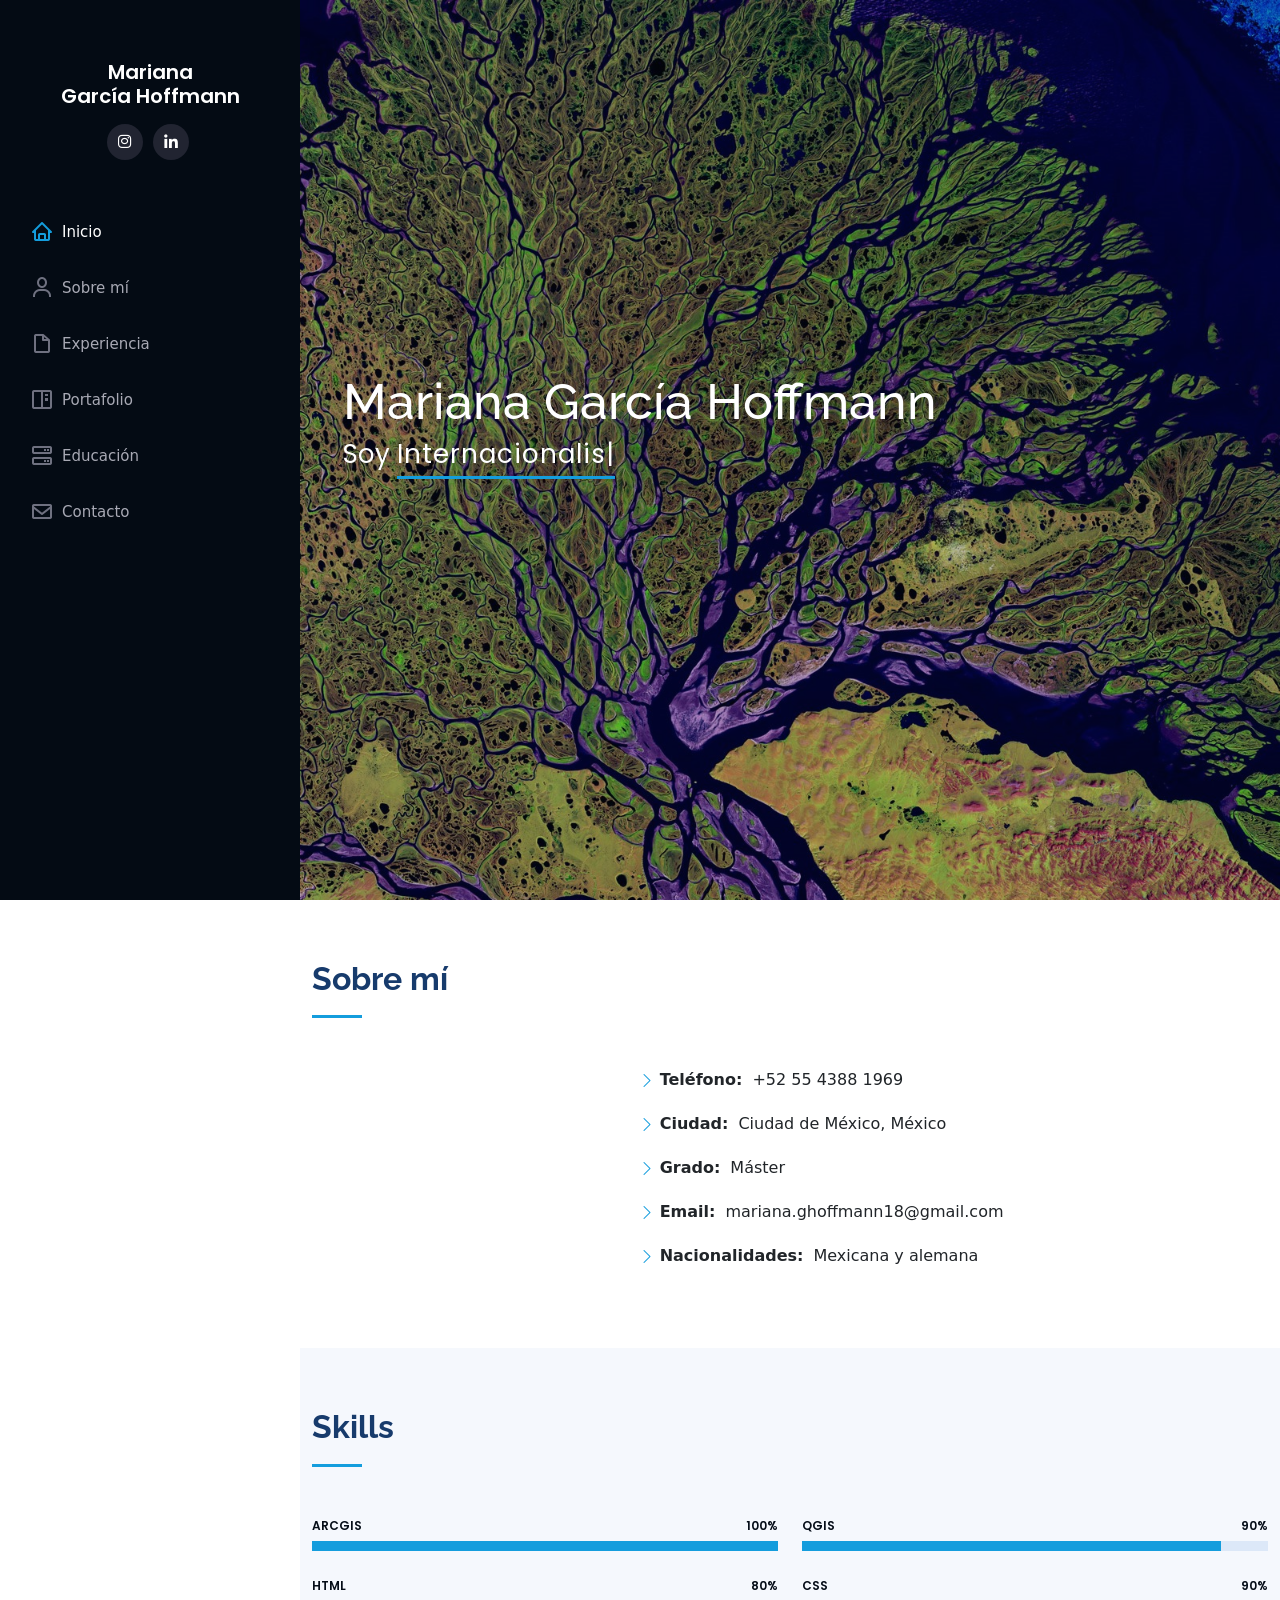
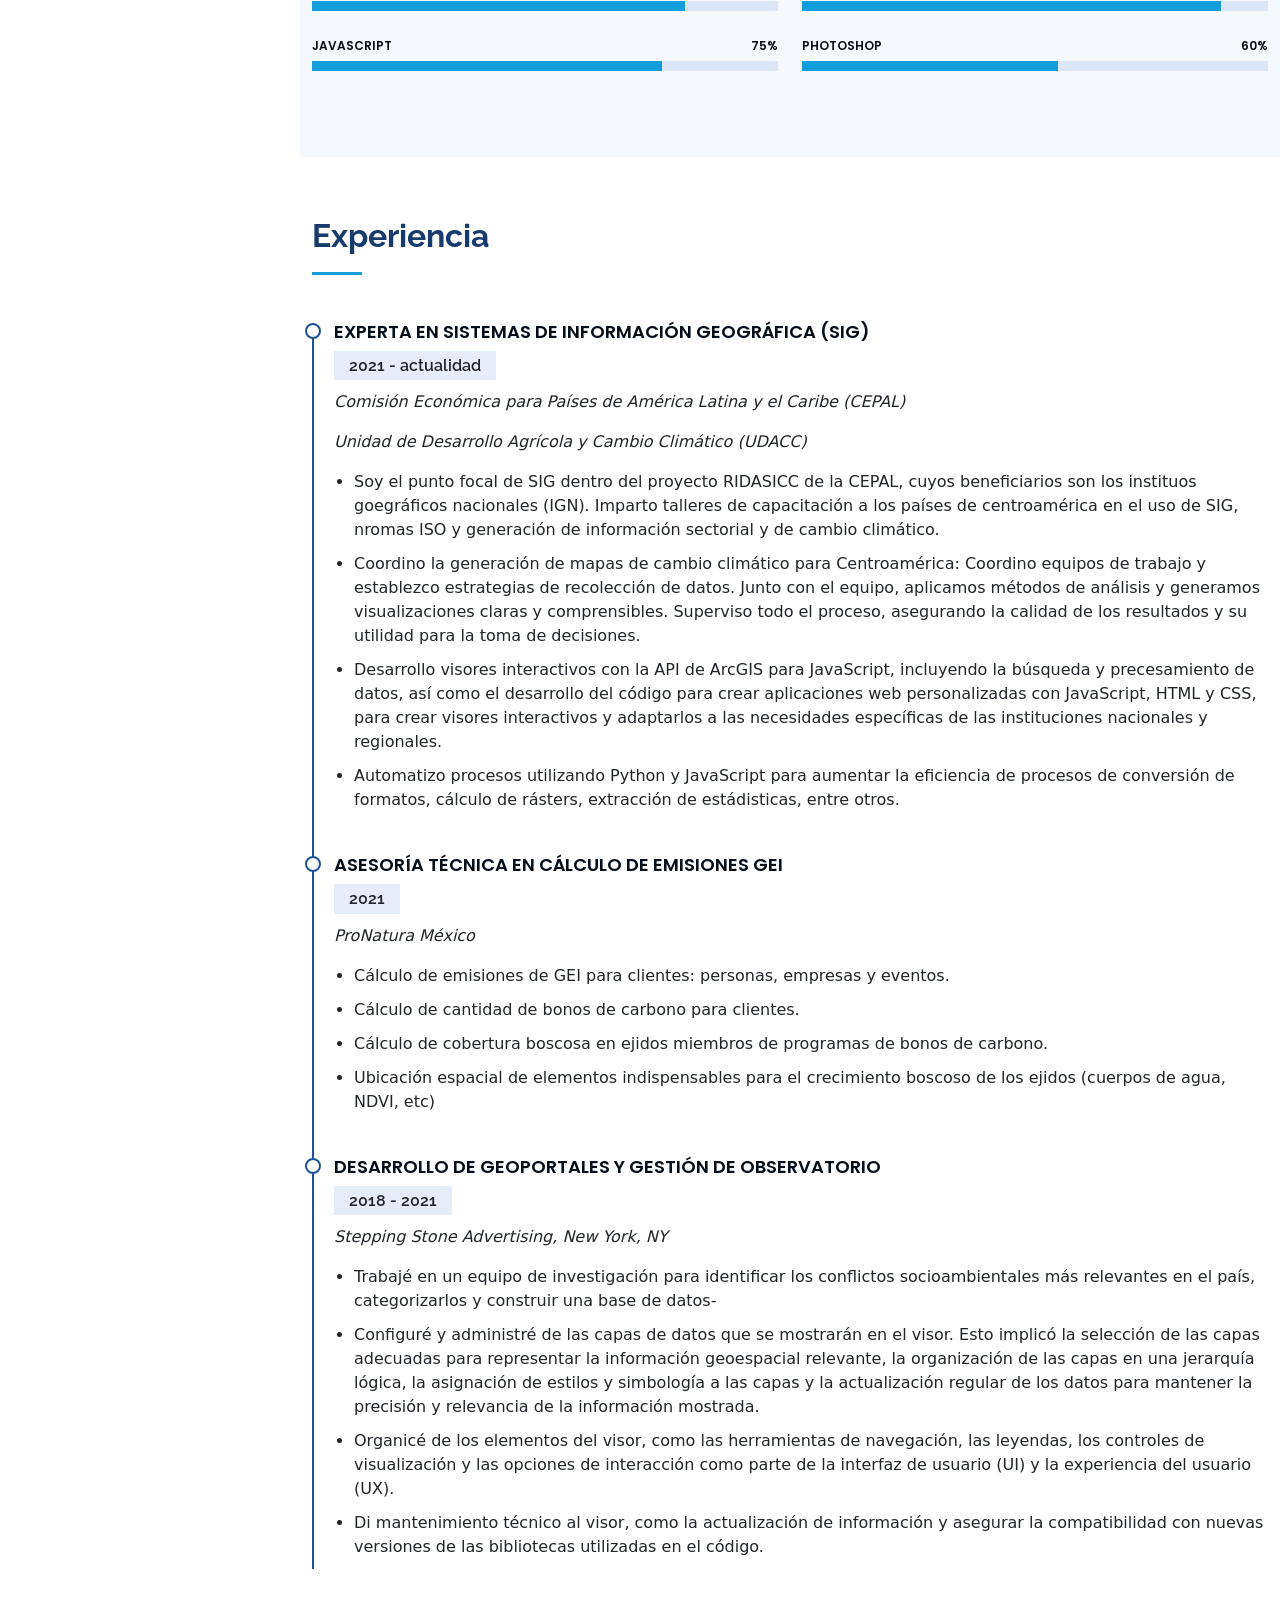
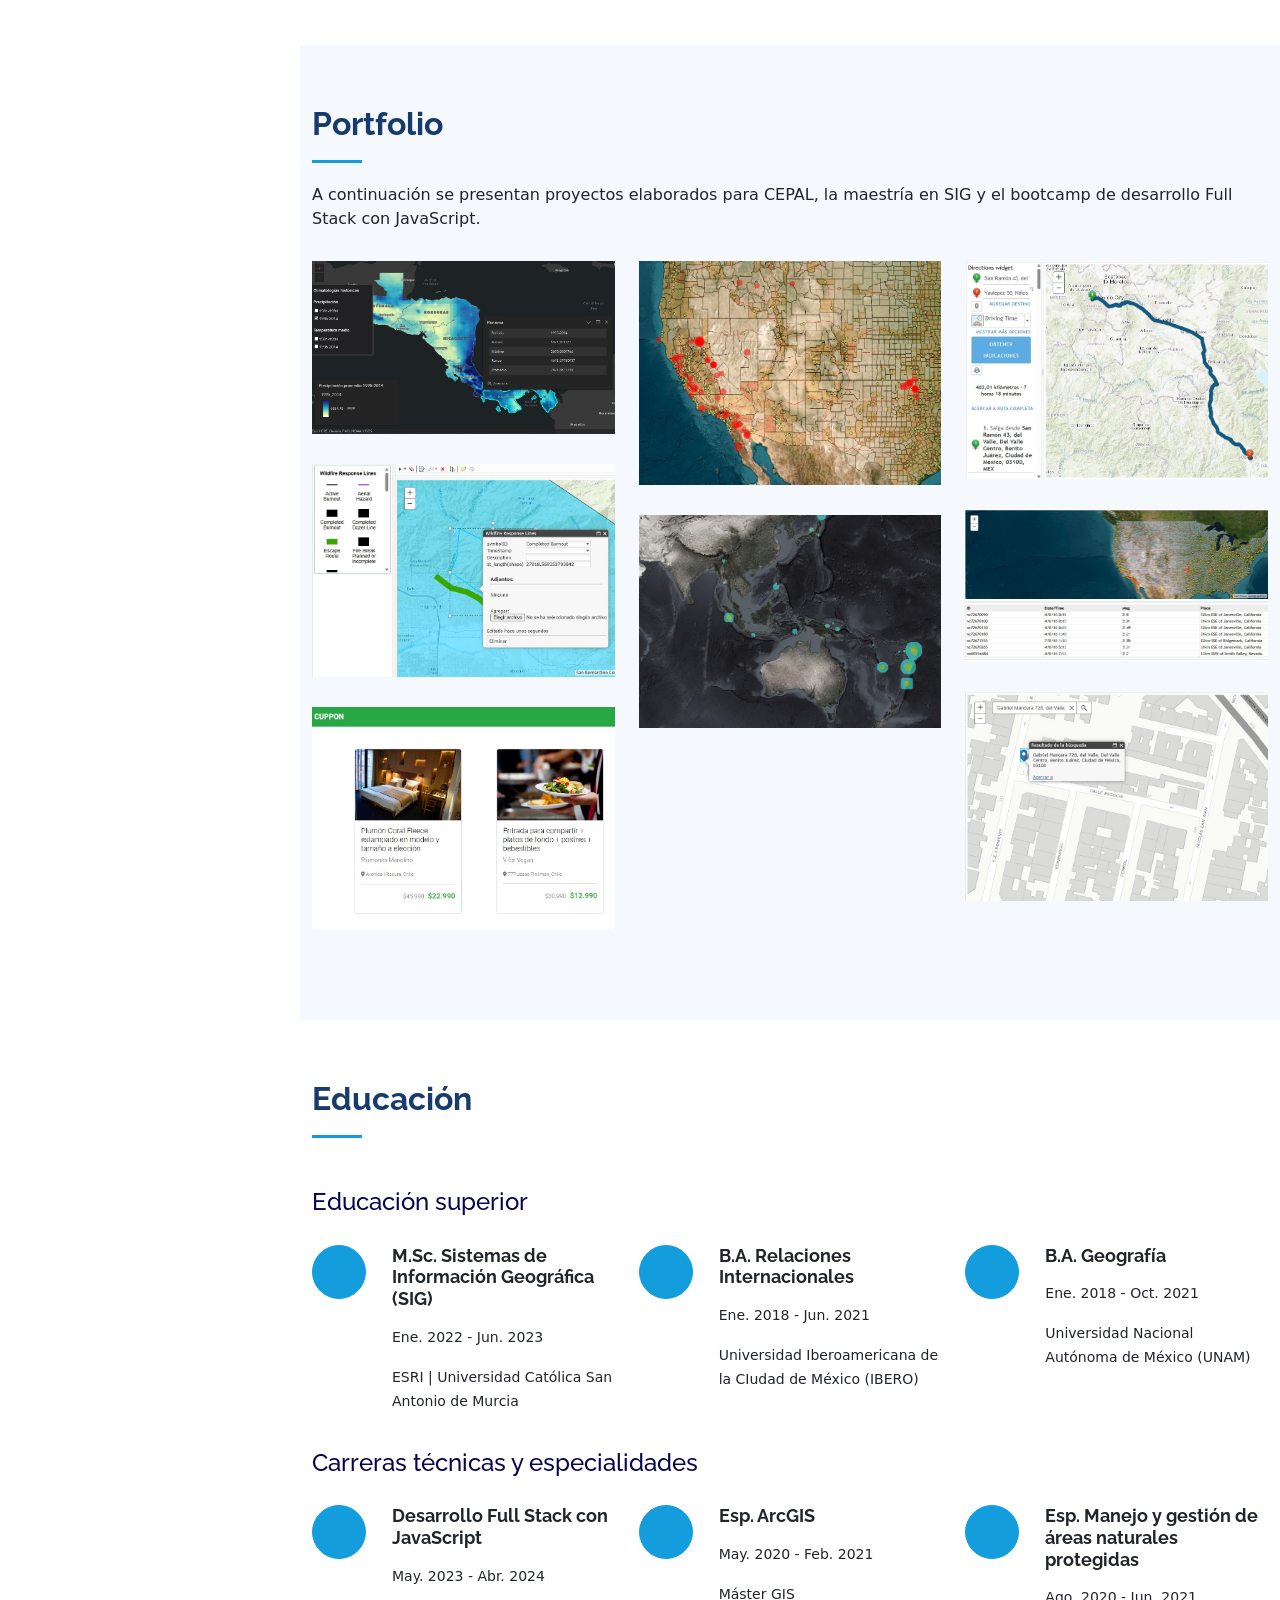
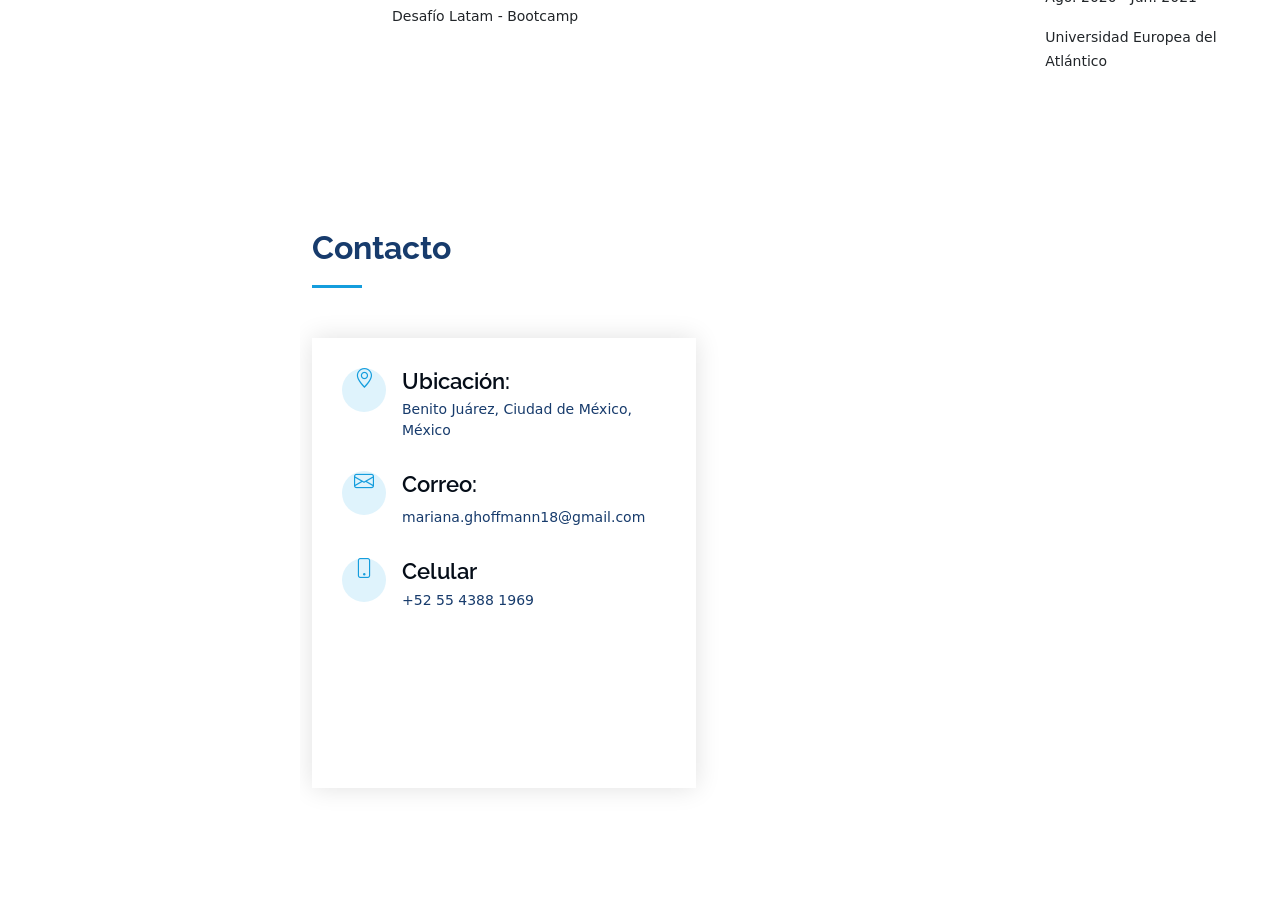
==== index.html @ e421d2b9 "se agregaron documentos de CV" ====
<!DOCTYPE html>
<html lang="en">

<head>
  <meta charset="utf-8">
  <meta content="width=device-width, initial-scale=1.0" name="viewport">

  <title>MGH</title>


  <script src="https://kit.fontawesome.com/3e9ee0582e.js" crossorigin="anonymous"></script>

  <!-- Google Fonts -->
  <link href="https://fonts.googleapis.com/css?family=Open+Sans:300,300i,400,400i,600,600i,700,700i|Raleway:300,300i,400,400i,500,500i,600,600i,700,700i|Poppins:300,300i,400,400i,500,500i,600,600i,700,700i" rel="stylesheet">

    <!-- Template Main CSS File -->
  <link href="assets/css/style.css" rel="stylesheet">
  
  <!-- Vendor CSS Files -->
  <link href="assets/vendor/aos/aos.css" rel="stylesheet">
  <link href="assets/vendor/bootstrap/css/bootstrap.min.css" rel="stylesheet">
  <link href="assets/vendor/bootstrap-icons/bootstrap-icons.css" rel="stylesheet">
  <link href="assets/vendor/boxicons/css/boxicons.min.css" rel="stylesheet">
  <link href="assets/vendor/glightbox/css/glightbox.min.css" rel="stylesheet">
  <link href="assets/vendor/swiper/swiper-bundle.min.css" rel="stylesheet">

</head>

<body>

  <!-- ======= Mobile nav toggle button ======= -->
  <i class="bi bi-list mobile-nav-toggle d-xl-none"></i>

  <!-- ======= Header ======= -->
  <header id="header">
    <div class="d-flex flex-column">

      <div class="profile">
        <h1 class="text-light" style="font-size: 20px; padding-top: 60px;"><a href="index.html">Mariana <br> García Hoffmann</a></h1>
        <div class="social-links mt-3 text-center" style="padding-bottom: 40px;">
          <a href="https://www.instagram.com/marianahoff18/" class="instagram"><i class="bx bxl-instagram"></i></a>
          <a href="https://www.linkedin.com/in/mariana-garc%C3%ADa-hoffmann-1b2a271b2/" class="linkedin"><i class="bx bxl-linkedin"></i></a>
        </div>
      </div>

      <nav id="navbar" class="nav-menu navbar">
        <ul>
          <li><a href="#hero" class="nav-link scrollto active"><i class="bx bx-home"></i> <span>Inicio</span></a></li>
          <li><a href="#about" class="nav-link scrollto"><i class="bx bx-user"></i> <span>Sobre mí</span></a></li>
          <li><a href="#resume" class="nav-link scrollto"><i class="bx bx-file-blank"></i> <span>Experiencia</span></a></li>
          <li><a href="#portfolio" class="nav-link scrollto"><i class="bx bx-book-content"></i> <span>Portafolio</span></a></li>
          <li><a href="#services" class="nav-link scrollto"><i class="bx bx-server"></i> <span>Educación</span></a></li>
          <li><a href="#contact" class="nav-link scrollto"><i class="bx bx-envelope"></i> <span>Contacto</span></a></li>
        </ul>
      </nav><!-- .nav-menu -->
    </div>
  </header><!-- End Header -->

  <!-- ======= Hero Section ======= -->
  <section id="hero" class="d-flex flex-column justify-content-center align-items-center">
    <div class="hero-container" data-aos="fade-in">
      <h2 class="col-lg-12 col-xs-6" style="font-size: 50px; color:white; line-height: 1;">Mariana García Hoffmann</h2>
      <p>Soy <span class="typed" data-typed-items="Internacionalista, Geógrafa, Desarrolladora web, Desarrolladora SIG"></span></p>
    </div>
  </section><!-- End Hero -->

  <main id="main">

    <!-- ======= About Section ======= -->
    <section id="about" class="about">
      <div class="container">

        <div class="section-title">
          <h2>Sobre mí</h2>
        </div>

        <div class="row">
          <div class="col-lg-4" data-aos="fade-right">
            <img src="https://ca.slack-edge.com/T6SHJS135-U058UUJSB0D-ae699059f289-512" class="img-fluid" alt="">
          </div>
          <div class="col-lg-8 pt-4 pt-lg-0 content" data-aos="fade-left">
            <div class="row">
              <div class="col-lg-8">
                <ul>
                  <li><i class="bi bi-chevron-right"></i> <strong>Teléfono:</strong> <span>+52 55 4388 1969</span></li>
                  <li><i class="bi bi-chevron-right"></i> <strong>Ciudad:</strong> <span>Ciudad de México, México</span></li>
                  <li><i class="bi bi-chevron-right"></i> <strong>Grado:</strong> <span>Máster</span></li>
                  <li><i class="bi bi-chevron-right"></i> <strong>Email:</strong> <span>mariana.ghoffmann18@gmail.com</span></li>
                  <li><i class="bi bi-chevron-right"></i> <strong>Nacionalidades:</strong> <span>Mexicana y alemana</span></li>
                </ul>
              </div>
            </div>
          </div>
        </div>

      </div>
    </section><!-- End About Section -->


    <!-- ======= Skills Section ======= -->
    <section id="skills" class="skills section-bg">
      <div class="container">

        <div class="section-title">
          <h2>Skills</h2>
        </div>

        <div class="row skills-content">

          <div class="col-lg-6" data-aos="fade-up">

            <div class="progress">
              <span class="skill">ArcGIS<i class="val">100%</i></span>
              <div class="progress-bar-wrap">
                <div class="progress-bar" role="progressbar" aria-valuenow="100" aria-valuemin="0" aria-valuemax="100"></div>
              </div>
            </div>


            <div class="progress">
              <span class="skill">HTML <i class="val">80%</i></span>
              <div class="progress-bar-wrap">
                <div class="progress-bar" role="progressbar" aria-valuenow="80" aria-valuemin="0" aria-valuemax="100"></div>
              </div>
            </div>

            <div class="progress">
              <span class="skill">JavaScript <i class="val">75%</i></span>
              <div class="progress-bar-wrap">
                <div class="progress-bar" role="progressbar" aria-valuenow="75" aria-valuemin="0" aria-valuemax="100"></div>
              </div>
            </div>

          </div>

          <div class="col-lg-6" data-aos="fade-up" data-aos-delay="100">

            <div class="progress">
              <span class="skill">QGIS <i class="val">90%</i></span>
              <div class="progress-bar-wrap">
                <div class="progress-bar" role="progressbar" aria-valuenow="90" aria-valuemin="0" aria-valuemax="100"></div>
              </div>
            </div>

            <div class="progress">
              <span class="skill">CSS<i class="val">90%</i></span>
              <div class="progress-bar-wrap">
                <div class="progress-bar" role="progressbar" aria-valuenow="90" aria-valuemin="0" aria-valuemax="100"></div>
              </div>
            </div>

            <div class="progress">
              <span class="skill">Photoshop <i class="val">60%</i></span>
              <div class="progress-bar-wrap">
                <div class="progress-bar" role="progressbar" aria-valuenow="55" aria-valuemin="0" aria-valuemax="100"></div>
              </div>
            </div>

          </div>

        </div>

      </div>
    </section><!-- End Skills Section -->

    <!-- ======= Resume Section ======= -->
    <section id="resume" class="resume">
      <div class="container">

        <div class="section-title">
          <h2>Experiencia</h2>
        </div>

          <div class="col-lg-12" data-aos="fade-up" data-aos-delay="100">
            <div class="resume-item">
              <h4>Experta en Sistemas de Información Geográfica (SIG)</h4>
              <h5>2021 - actualidad</h5>
              <p><em>Comisión Económica para Países de América Latina y el Caribe (CEPAL)</em></p>
              <p><em>Unidad de Desarrollo Agrícola y Cambio Climático (UDACC)</em></p>
              <ul>
                <li>Soy el punto focal de SIG dentro del proyecto RIDASICC de la CEPAL, cuyos beneficiarios son los instituos goegráficos nacionales (IGN). 
                  Imparto talleres de capacitación a los países de centroamérica en el uso de SIG, nromas ISO y generación de información sectorial y de cambio climático.</li>
                <li>Coordino la generación de mapas de cambio climático para Centroamérica: Coordino equipos de trabajo y establezco estrategias de recolección de datos. Junto con el equipo, aplicamos métodos de análisis y generamos visualizaciones claras y comprensibles. 
                  Superviso todo el proceso, asegurando la calidad de los resultados y su utilidad para la toma de decisiones. </li>
                <li>Desarrollo visores interactivos con la API de ArcGIS para JavaScript, incluyendo la búsqueda y precesamiento de datos, así como el desarrollo del código para crear aplicaciones web personalizadas con JavaScript, HTML y CSS, para crear visores interactivos y adaptarlos a las necesidades específicas de las instituciones nacionales y regionales. </li>
                <li>Automatizo procesos utilizando Python y JavaScript para aumentar la eficiencia de procesos de conversión de formatos, cálculo de rásters, extracción de estádisticas, entre otros. </li>
              </ul>
            </div>
            <div class="resume-item">
              <h4>Asesoría técnica en cálculo de emisiones GEI</h4>
              <h5>2021</h5>
              <p><em>ProNatura México</em></p>
              <ul>
                <li>Cálculo de emisiones de GEI para clientes: personas, empresas y eventos.</li>
                <li>Cálculo de cantidad de bonos de carbono para clientes.</li>
                <li>Cálculo de cobertura boscosa en ejidos miembros de programas de bonos de carbono.</li>
                <li>Ubicación espacial de elementos indispensables para el crecimiento boscoso de los ejidos (cuerpos de agua, NDVI, etc)</li>
              </ul>
            </div>
            <div class="resume-item">
              <h4>Desarrollo de Geoportales y Gestión de Observatorio</h4>
              <h5>2018 - 2021</h5>
              <p><em>Stepping Stone Advertising, New York, NY</em></p>
              <ul>
                <li>Trabajé en un equipo de investigación para identificar los conflictos socioambientales más relevantes en el país, categorizarlos y construir una base de datos- </li>
                <li>Configuré y administré de las capas de datos que se mostrarán en el visor. Esto implicó la selección de las capas adecuadas para representar la información geoespacial relevante, la organización de las capas en una jerarquía lógica, la asignación de estilos y simbología a las capas y la actualización regular de los datos para mantener la precisión y relevancia de la información mostrada.</li>
                <li>Organicé de los elementos del visor, como las herramientas de navegación, las leyendas, los controles de visualización y las opciones de interacción como parte de la interfaz de usuario (UI) y la experiencia del usuario (UX).</li>
                <li>Di mantenimiento técnico al visor, como la actualización de información y asegurar la compatibilidad con nuevas versiones de las bibliotecas utilizadas en el código.</li>
              </ul>
            </div>
          </div>
        </div>

      </div>
    </section><!-- End Resume Section -->

    <!-- ======= Portfolio Section ======= -->
    <section id="portfolio" class="portfolio section-bg">
      <div class="container">

        <div class="section-title">
          <h2>Portfolio</h2>
          <p>A continuación se presentan proyectos elaborados para CEPAL, la maestría en SIG y el bootcamp de desarrollo Full Stack con JavaScript.</p>
        </div>

        <div class="row portfolio-container" data-aos="fade-up" data-aos-delay="100">

          <div class="col-lg-4 col-md-6 col-xs-6 portfolio-item filter-card">
            <div class="portfolio-wrap">
              <img src="assets/img/portfolio/portfolio-8.jpg" class="img-fluid" alt="">
              <div class="portfolio-links">
                <a href="visor-cc/index.html" title="More Details"><i class="bx bx-link"></i></a>
              </div>
            </div>
          </div>

          <div class="col-lg-4 col-md-6 col-xs-6 portfolio-item filter-app">
            <div class="portfolio-wrap">
              <img src="assets/img/portfolio/portfolio-1.jpg" class="img-fluid" alt="">
              <div class="portfolio-links">
                <a href="Solution_CreatePopup/index.html" title="More Details"><i class="bx bx-link"></i></a>
              </div>
            </div>
          </div>

          <div class="col-lg-4 col-md-6 col-xs-6 portfolio-item filter-web">
            <div class="portfolio-wrap">
              <img src="assets/img/portfolio/portfolio-2.jpg" class="img-fluid" alt="">
              <div class="portfolio-links">
                <a href="Solution_Directions-Output/index.html" title="More Details"><i class="bx bx-link"></i></a>
              </div>
            </div>
          </div>

          <div class="col-lg-4 col-md-6 col-xs-6 portfolio-item filter-app">
            <div class="portfolio-wrap">
              <img src="assets/img/portfolio/portfolio-3.jpg" class="img-fluid" alt="">
              <div class="portfolio-links">
                <a href="Solution_EditFeatures/index.html" title="More Details"><i class="bx bx-link"></i></a>
              </div>
            </div>
          </div>

          <div class="col-lg-4 col-md-6 col-xs-6 portfolio-item filter-card">
            <div class="portfolio-wrap">
              <img src="assets/img/portfolio/portfolio-4.jpg" class="img-fluid" alt="">
              <div class="portfolio-links">
                <a href="Solution_SelectFeatures/index.html" title="More Details"><i class="bx bx-link"></i></a>
              </div>
            </div>
          </div>

          <div class="col-lg-4 col-md-6 col-xs-6 portfolio-item filter-web">
            <div class="portfolio-wrap">
              <img src="assets/img/portfolio/portfolio-5.jpg" class="img-fluid" alt="">
              <div class="portfolio-links">
                <a href="Solution_WorkWithWebMaps/index.html" title="More Details"><i class="bx bx-link"></i></a>
              </div>
            </div>
          </div>

          <div class="col-lg-4 col-md-6 col-xs-6 portfolio-item filter-app">
            <div class="portfolio-wrap">
              <img src="assets/img/portfolio/portfolio-6.jpg" class="img-fluid" alt="">
              <div class="portfolio-links">
                <a href="Solution_LocatorTask/index.html" title="More Details"><i class="bx bx-link"></i></a>
              </div>
            </div>
          </div>

          <div class="col-lg-4 col-md-6 col-xs-6 portfolio-item filter-card">
            <div class="portfolio-wrap">
              <img src="assets/img/portfolio/portfolio-7.jpg" class="img-fluid" alt="">
              <div class="portfolio-links">
                <a href="cuppon/index.html" title="More Details"><i class="bx bx-link"></i></a>
              </div>
            </div>
          </div>

        </div>

      </div>
    </section><!-- End Portfolio Section -->

    <!-- ======= Services Section ======= -->
    <section id="services" class="services">
      <div class="container">

        <div class="section-title">
          <h2>Educación</h2>
        </div>

        <div class="row">
          <h4 style="padding-bottom: 20px; color: rgb(6, 6, 77);">Educación superior</h4>
          <div class="col-lg-4 col-md-6 icon-box" data-aos="fade-up">
            <div class="icon"><i class="fa-solid fa-map-location-dot"></i></div>
            <h4 class="title">M.Sc. Sistemas de Información Geográfica (SIG)</h4>
            <p class="description" >Ene. 2022 - Jun. 2023</p>
            <p class="description">ESRI | Universidad Católica San Antonio de Murcia</p>
          </div>
          <div class="col-lg-4 col-md-6 icon-box" data-aos="fade-up" data-aos-delay="100">
            <div class="icon"><i class="fa-solid fa-earth-asia"></i></div>
            <h4 class="title">B.A. Relaciones Internacionales</h4>
            <p class="description">Ene. 2018 - Jun. 2021</p>
            <p class="description">Universidad Iberoamericana de la CIudad de México (IBERO)</p></div>
          <div class="col-lg-4 col-md-6 icon-box" data-aos="fade-up" data-aos-delay="200">
            <div class="icon"><i class="fa-solid fa-book-atlas"></i></div>
            <h4 class="title">B.A. Geografía</h4>
            <p class="description">Ene. 2018 - Oct. 2021</p>
            <p class="description">Universidad Nacional Autónoma de México (UNAM)</p>
          </div>

          <h4 style="padding-bottom: 20px; color: rgb(6, 6, 77);">Carreras técnicas y especialidades</h4>
          <div class="col-lg-4 col-md-6 icon-box" data-aos="fade-up">
            <div class="icon"><i class="fa-solid fa-network-wired"></i></i></div>
            <h4 class="title">Desarrollo Full Stack con JavaScript</h4>
            <p class="description">May. 2023 - Abr. 2024</p>
            <p class="description">Desafío Latam - Bootcamp</p>
          </div>
          <div class="col-lg-4 col-md-6 icon-box" data-aos="fade-up" data-aos-delay="100">
            <div class="icon"><i class="fa-solid fa-layer-group"></i></i></div>
            <h4 class="title">Esp. ArcGIS</h4>
            <p class="description">May. 2020 - Feb. 2021</p>
            <p class="description">Máster GIS</p></div>
          <div class="col-lg-4 col-md-6 icon-box" data-aos="fade-up" data-aos-delay="200">
            <div class="icon"><i class="fa-brands fa-pagelines"></i></i></div>
            <h4 class="title">Esp. Manejo y gestión de áreas naturales protegidas</h4>
            <p class="description">Ago. 2020 - Jun. 2021</p>
            <p class="description">Universidad Europea del Atlántico</p>
          </div>

      </div>
    </section><!-- End Services Section -->

  
    <!-- ======= Contact Section ======= -->
    <section id="contact" class="contact">
      <div class="container">

        <div class="section-title">
          <h2>Contacto</h2>
        </div>

        <div class="row" data-aos="fade-in">

          <div class="col-lg-5 d-flex align-items-stretch">
            <div class="info">
              <div class="address">
                <i class="bi bi-geo-alt"></i>
                <h4>Ubicación:</h4>
                <p>Benito Juárez, Ciudad de México, México</p>
              </div>

              <div class="email">
                <i class="bi bi-envelope"></i>
                <h4>Correo:</h4>
                <p>mariana.ghoffmann18@gmail.com</p>
              </div>

              <div class="phone">
                <i class="bi bi-phone"></i>
                <h4>Celular</h4>
                <p>+52 55 4388 1969</p>
              </div>

            </div>

          </div>

          <div class="col-lg-7 mt-5 mt-lg-0 d-flex align-items-stretch">
            <iframe src="https://www.google.com/maps/embed?pb=!1m18!1m12!1m3!1d3763.562395266587!2d-99.16629842604003!3d19.388091942103195!2m3!1f0!2f0!3f0!3m2!1i1024!2i768!4f13.1!3m3!1m2!1s0x85d1ff0bc9d9fc0f%3A0x3a409aeaf3ffbf21!2sC.%20Gabriel%20Mancera%20728%2C%20Col%20del%20Valle%20Centro%2C%20Benito%20Ju%C3%A1rez%2C%2003100%20Ciudad%20de%20M%C3%A9xico%2C%20CDMX!5e0!3m2!1ses-419!2smx!4v1688680693589!5m2!1ses-419!2smx" width="600" height="450" style="border:0;" allowfullscreen="" loading="lazy" referrerpolicy="no-referrer-when-downgrade"></iframe>      </div>
    </section><!-- End Contact Section -->

  </main><!-- End #main -->

  <!-- ======= Footer ======= -->


  <a href="#" class="back-to-top d-flex align-items-center justify-content-center"><i class="bi bi-arrow-up-short"></i></a>

  <!-- Vendor JS Files -->
  <script src="assets/vendor/purecounter/purecounter_vanilla.js"></script>
  <script src="assets/vendor/aos/aos.js"></script>
  <script src="assets/vendor/bootstrap/js/bootstrap.bundle.min.js"></script>
  <script src="assets/vendor/glightbox/js/glightbox.min.js"></script>
  <script src="assets/vendor/isotope-layout/isotope.pkgd.min.js"></script>
  <script src="assets/vendor/swiper/swiper-bundle.min.js"></script>
  <script src="assets/vendor/typed.js/typed.umd.js"></script>
  <script src="assets/vendor/waypoints/noframework.waypoints.js"></script>
  <script src="assets/vendor/php-email-form/validate.js"></script>

  <!-- Template Main JS File -->
  <script src="assets/js/main.js"></script>

</body>

</html>
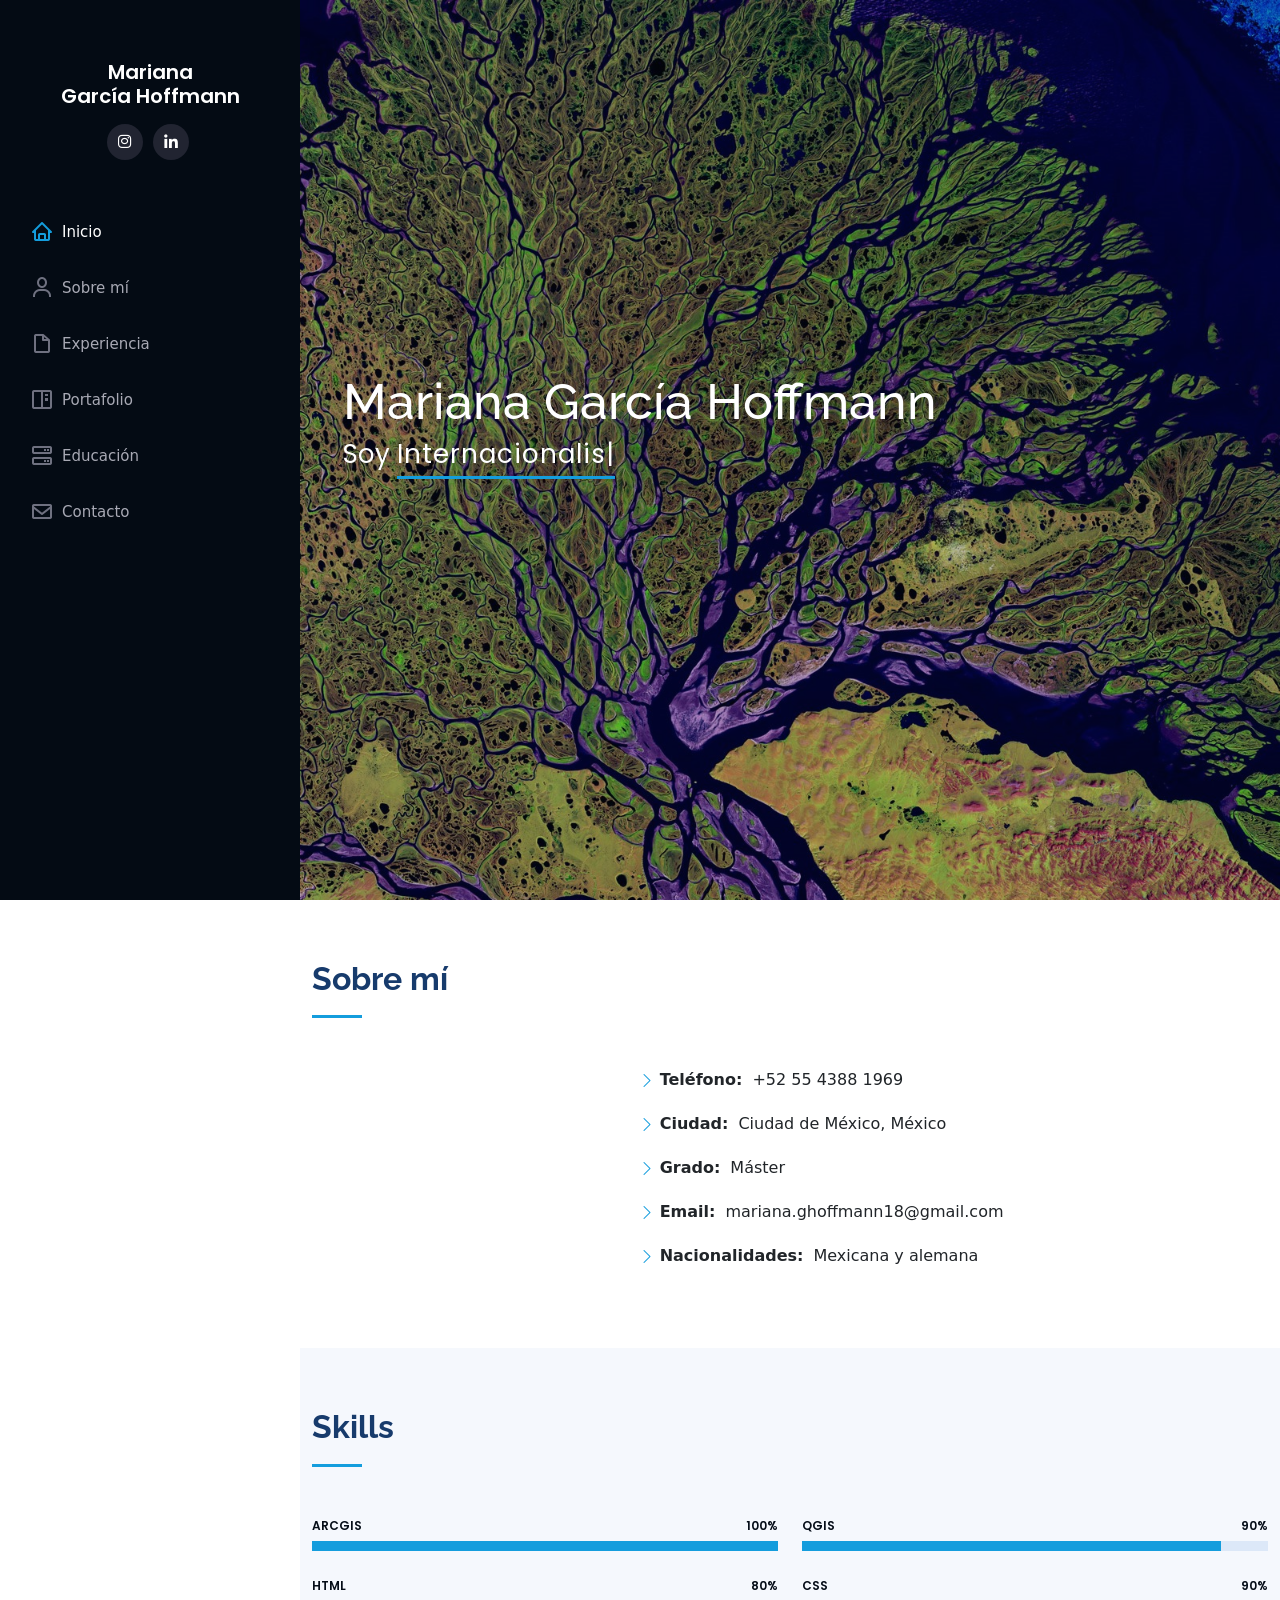
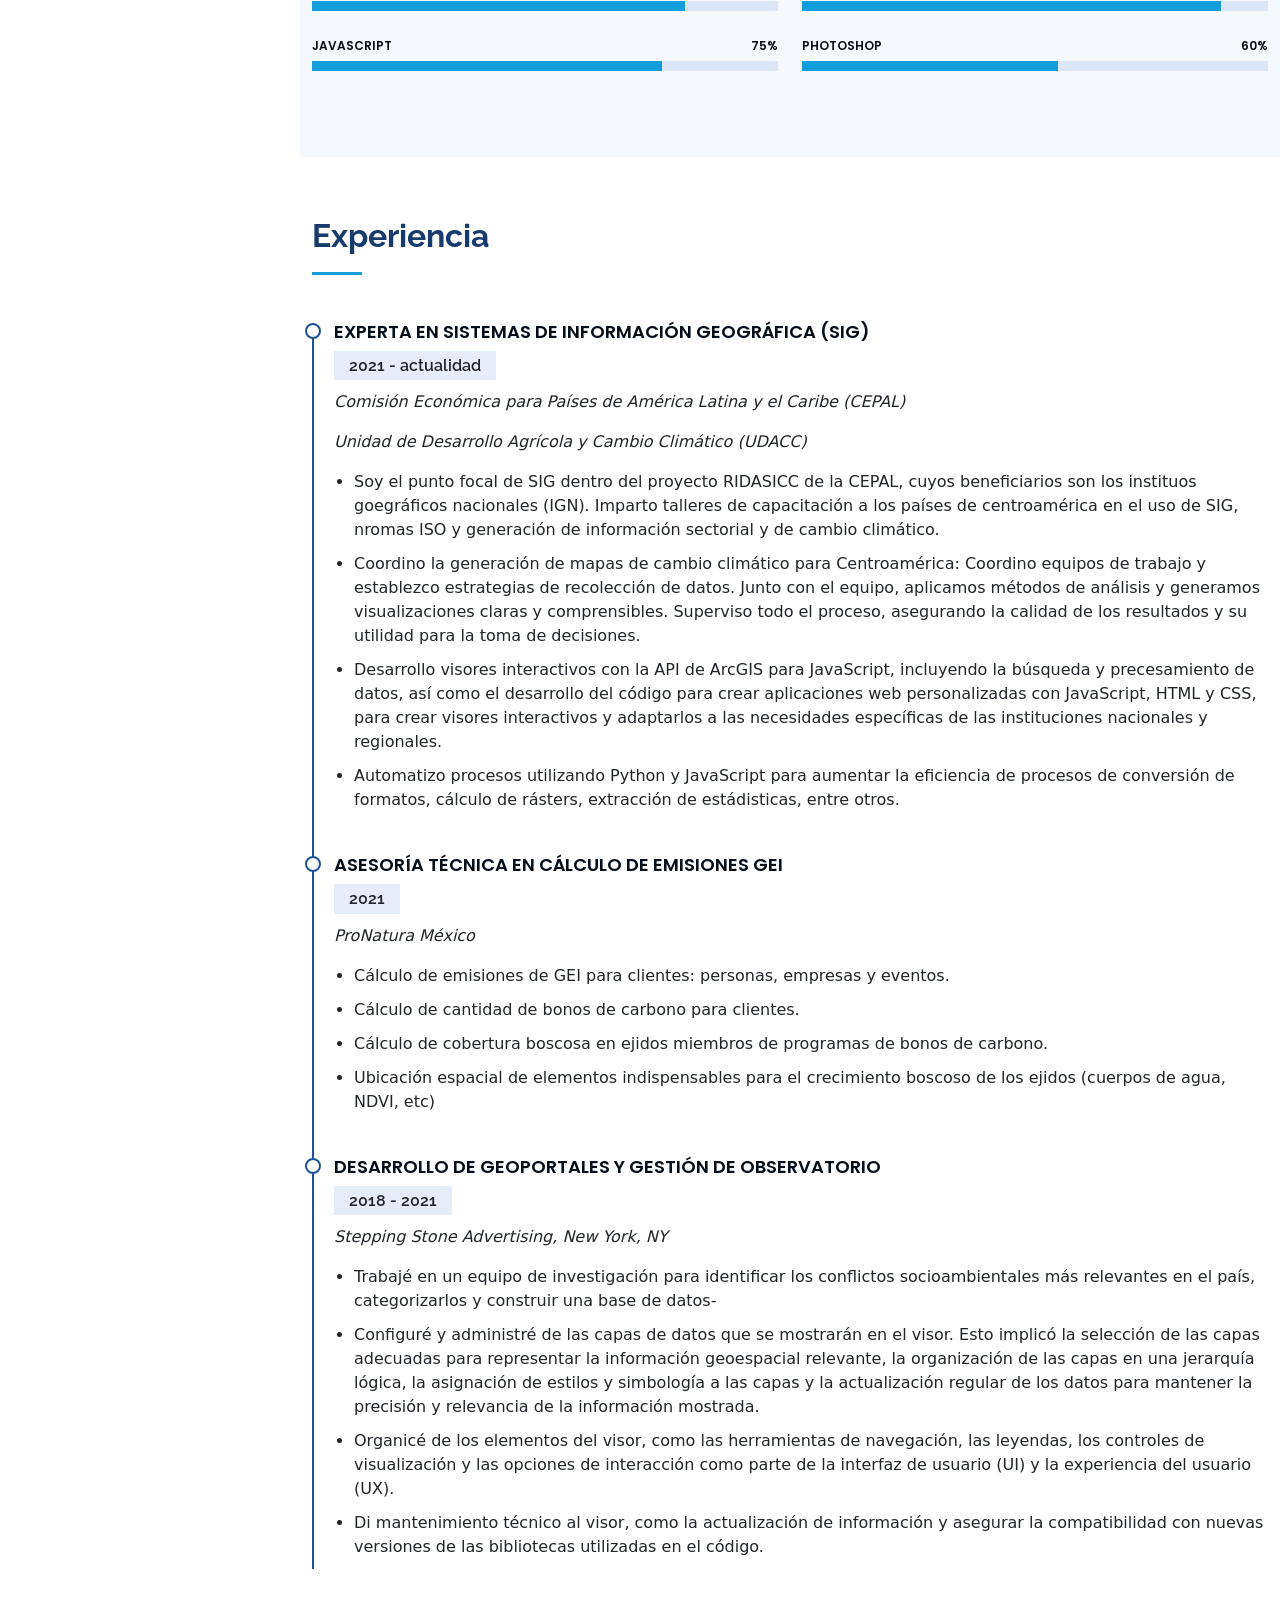
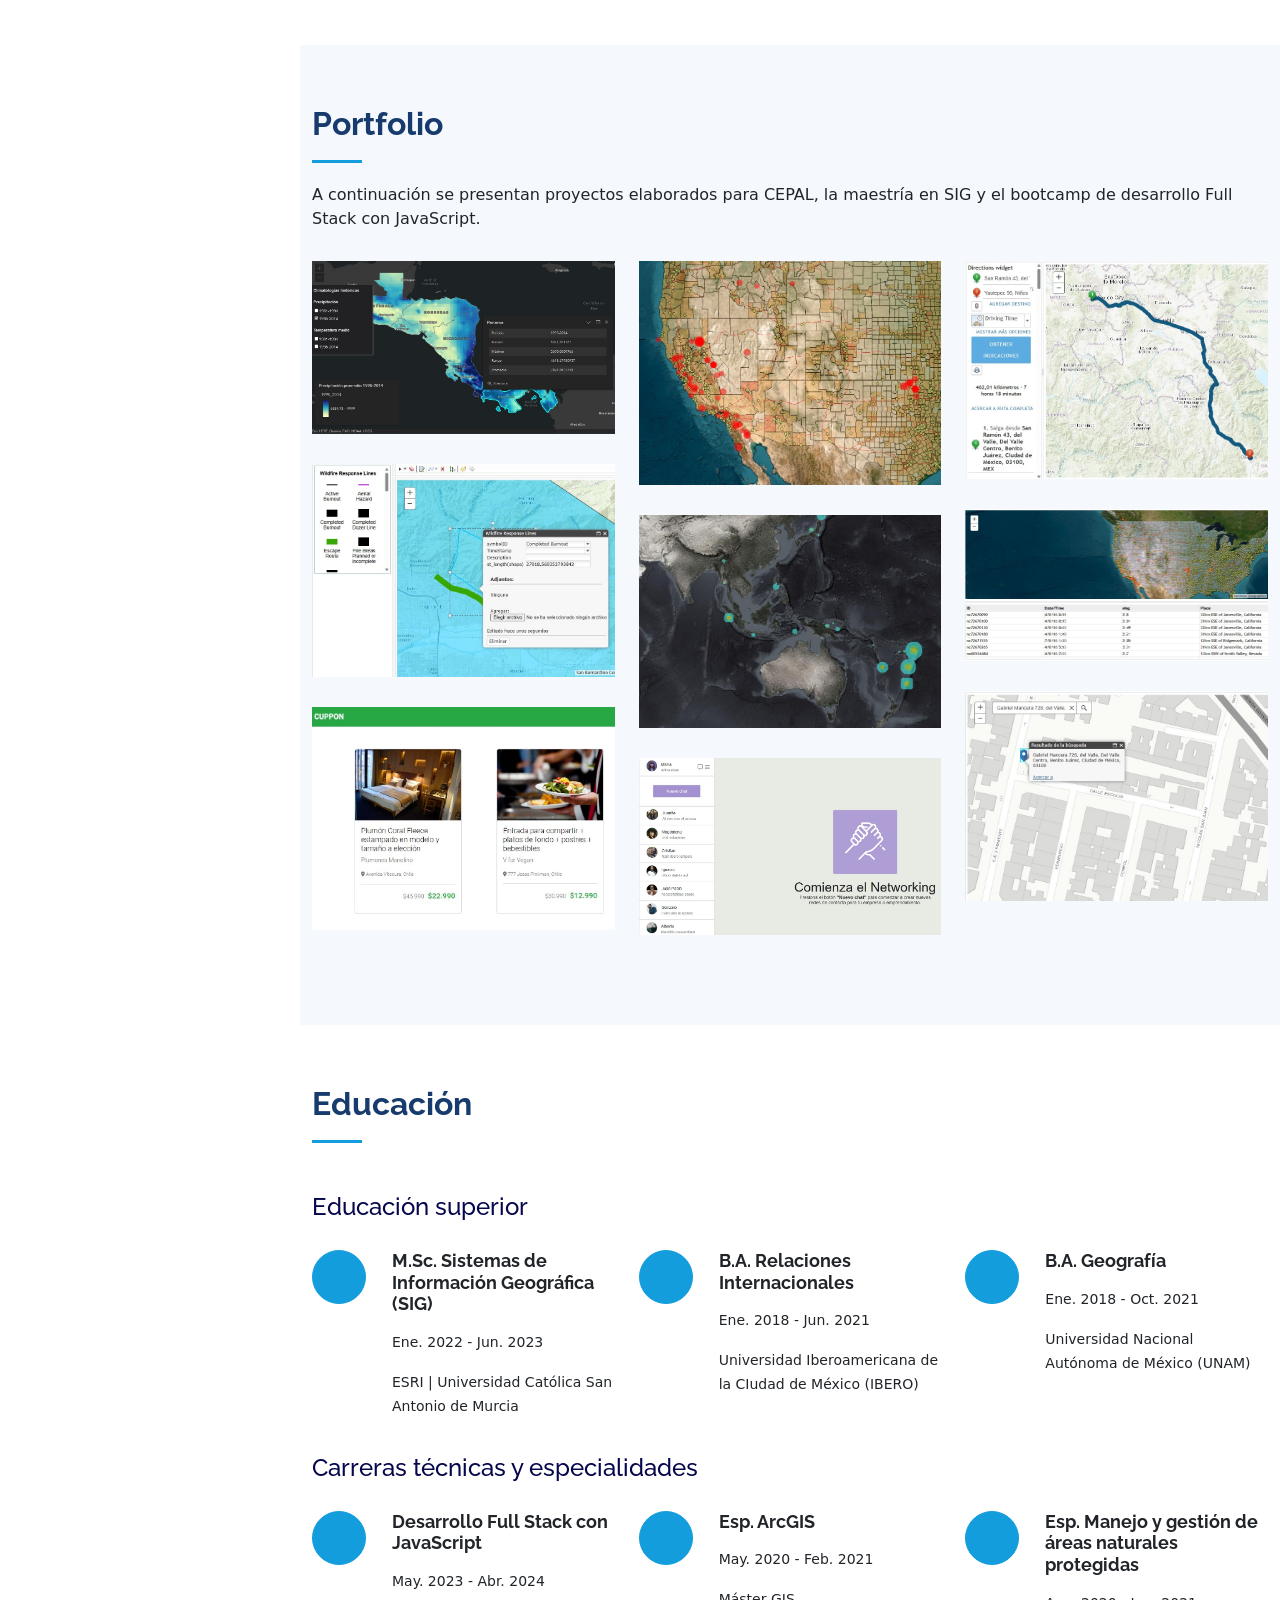
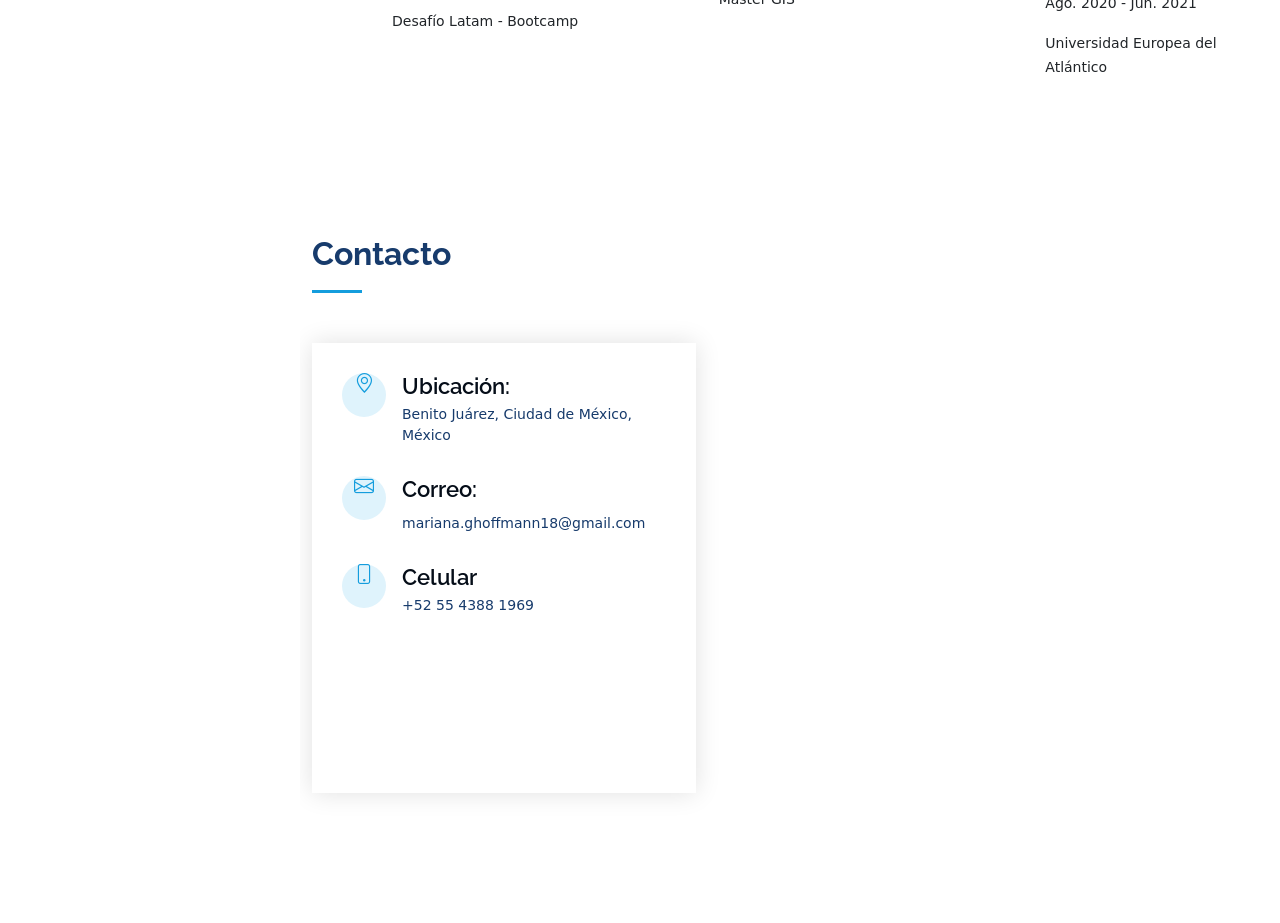
==== commit fc3bda8d: "actualizació´n de portafolio" ====
--- a/index.html
+++ b/index.html
@@ -238,7 +238,7 @@
             <div class="portfolio-wrap">
               <img src="assets/img/portfolio/portfolio-1.jpg" class="img-fluid" alt="">
               <div class="portfolio-links">
-                <a href="Solution_CreatePopup/index.html" title="More Details"><i class="bx bx-link"></i></a>
+                <a href="popup/index.html" title="More Details"><i class="bx bx-link"></i></a>
               </div>
             </div>
           </div>
@@ -247,7 +247,7 @@
             <div class="portfolio-wrap">
               <img src="assets/img/portfolio/portfolio-2.jpg" class="img-fluid" alt="">
               <div class="portfolio-links">
-                <a href="Solution_Directions-Output/index.html" title="More Details"><i class="bx bx-link"></i></a>
+                <a href="directions/index.html" title="More Details"><i class="bx bx-link"></i></a>
               </div>
             </div>
           </div>
@@ -256,7 +256,7 @@
             <div class="portfolio-wrap">
               <img src="assets/img/portfolio/portfolio-3.jpg" class="img-fluid" alt="">
               <div class="portfolio-links">
-                <a href="Solution_EditFeatures/index.html" title="More Details"><i class="bx bx-link"></i></a>
+                <a href="edit/index.html" title="More Details"><i class="bx bx-link"></i></a>
               </div>
             </div>
           </div>
@@ -265,7 +265,7 @@
             <div class="portfolio-wrap">
               <img src="assets/img/portfolio/portfolio-4.jpg" class="img-fluid" alt="">
               <div class="portfolio-links">
-                <a href="Solution_SelectFeatures/index.html" title="More Details"><i class="bx bx-link"></i></a>
+                <a href="select/index.html" title="More Details"><i class="bx bx-link"></i></a>
               </div>
             </div>
           </div>
@@ -274,7 +274,7 @@
             <div class="portfolio-wrap">
               <img src="assets/img/portfolio/portfolio-5.jpg" class="img-fluid" alt="">
               <div class="portfolio-links">
-                <a href="Solution_WorkWithWebMaps/index.html" title="More Details"><i class="bx bx-link"></i></a>
+                <a href="webmaps/index.html" title="More Details"><i class="bx bx-link"></i></a>
               </div>
             </div>
           </div>
@@ -283,7 +283,7 @@
             <div class="portfolio-wrap">
               <img src="assets/img/portfolio/portfolio-6.jpg" class="img-fluid" alt="">
               <div class="portfolio-links">
-                <a href="Solution_LocatorTask/index.html" title="More Details"><i class="bx bx-link"></i></a>
+                <a href="locator/index.html" title="More Details"><i class="bx bx-link"></i></a>
               </div>
             </div>
           </div>
@@ -293,6 +293,15 @@
               <img src="assets/img/portfolio/portfolio-7.jpg" class="img-fluid" alt="">
               <div class="portfolio-links">
                 <a href="cuppon/index.html" title="More Details"><i class="bx bx-link"></i></a>
+              </div>
+            </div>
+          </div>
+
+          <div class="col-lg-4 col-md-6 col-xs-6 portfolio-item filter-card">
+            <div class="portfolio-wrap">
+              <img src="assets/img/portfolio/sistema.jpg" class="img-fluid" alt="">
+              <div class="portfolio-links">
+                <a href="sistema_mensajeria/index.html" title="More Details"><i class="bx bx-link"></i></a>
               </div>
             </div>
           </div>
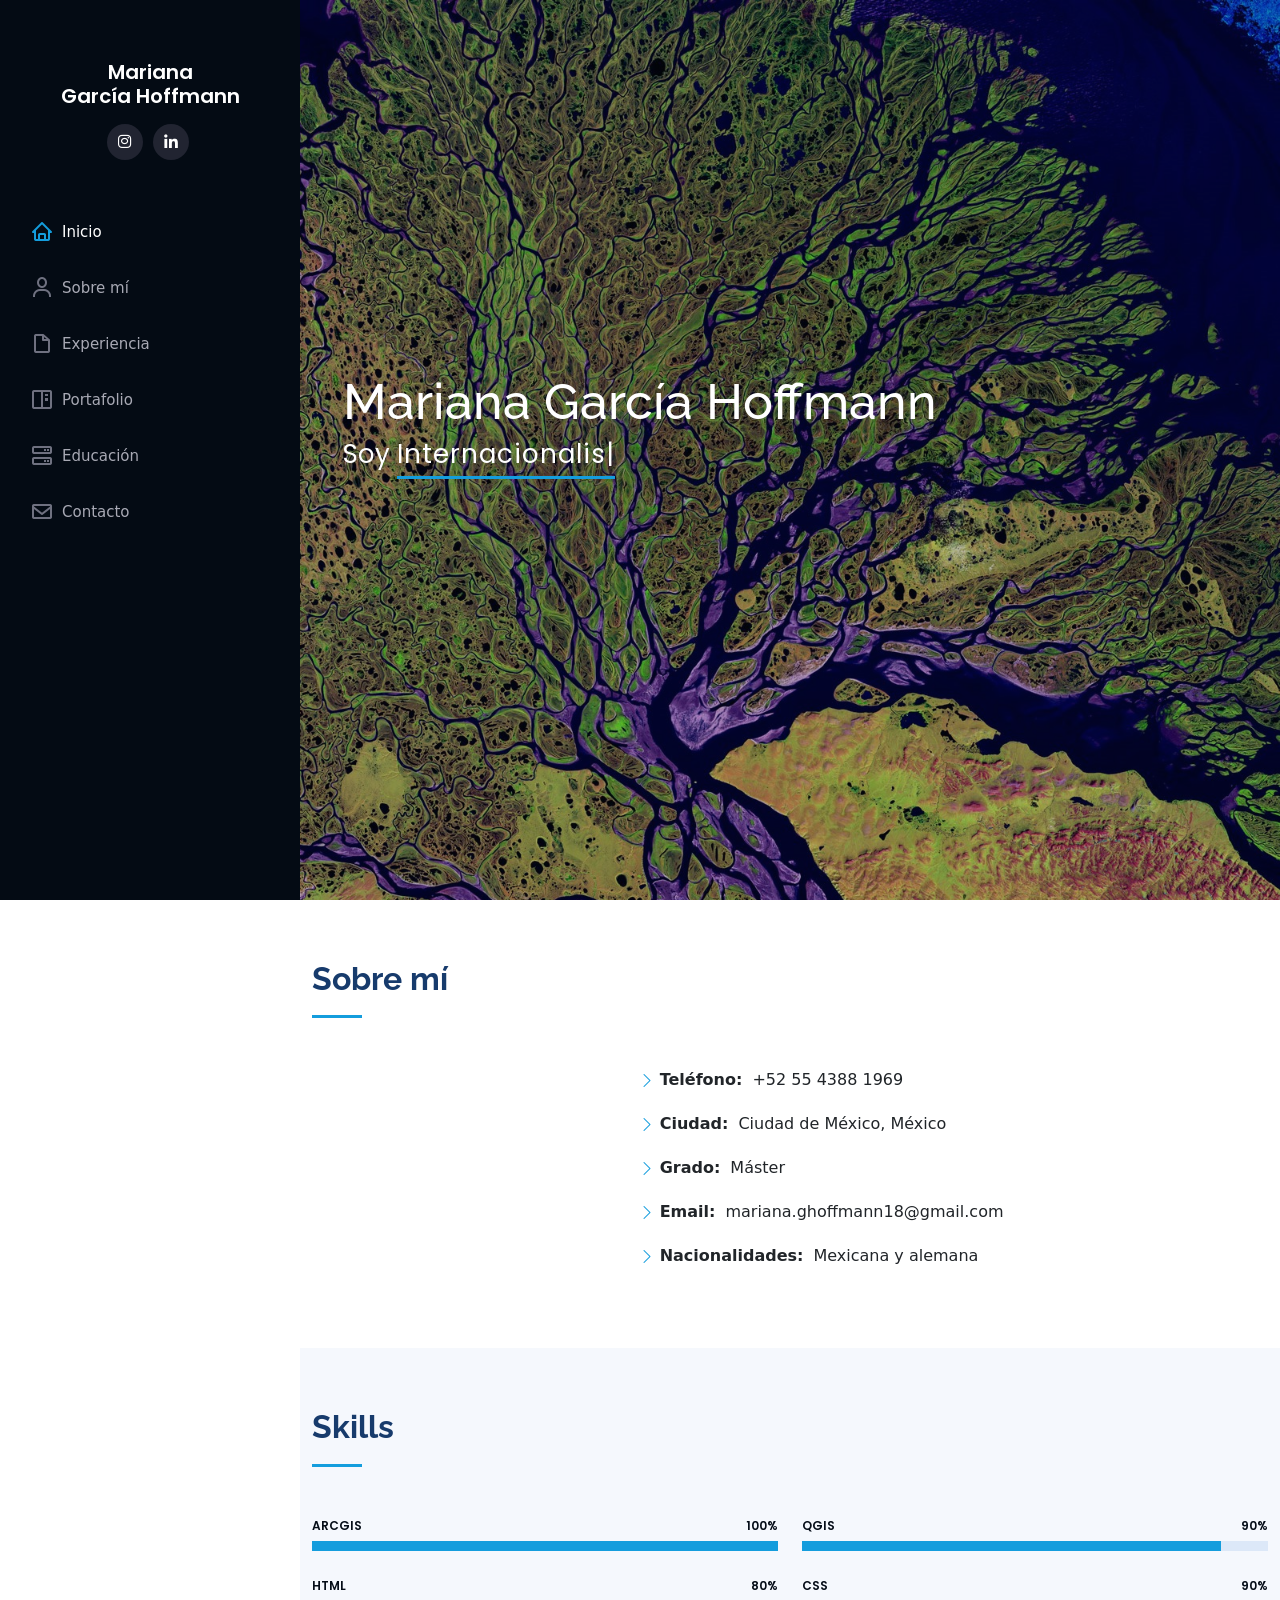
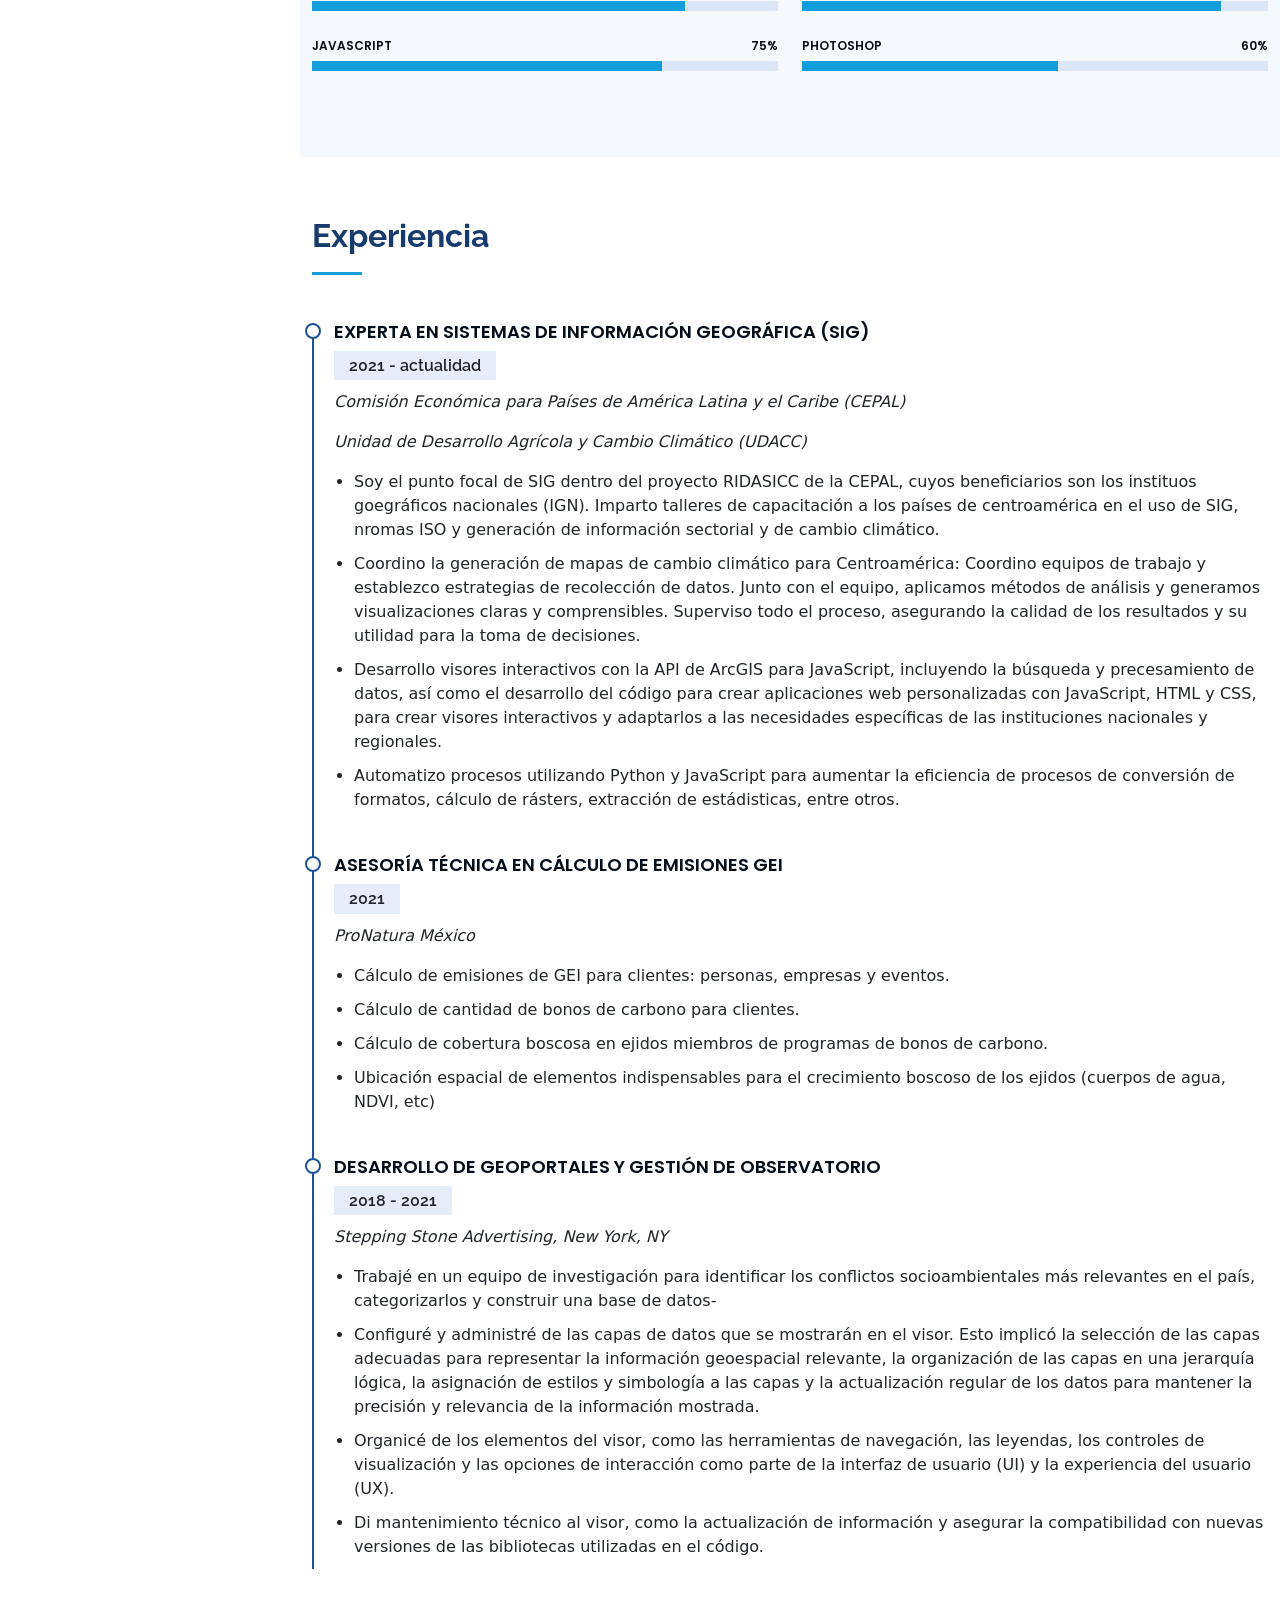
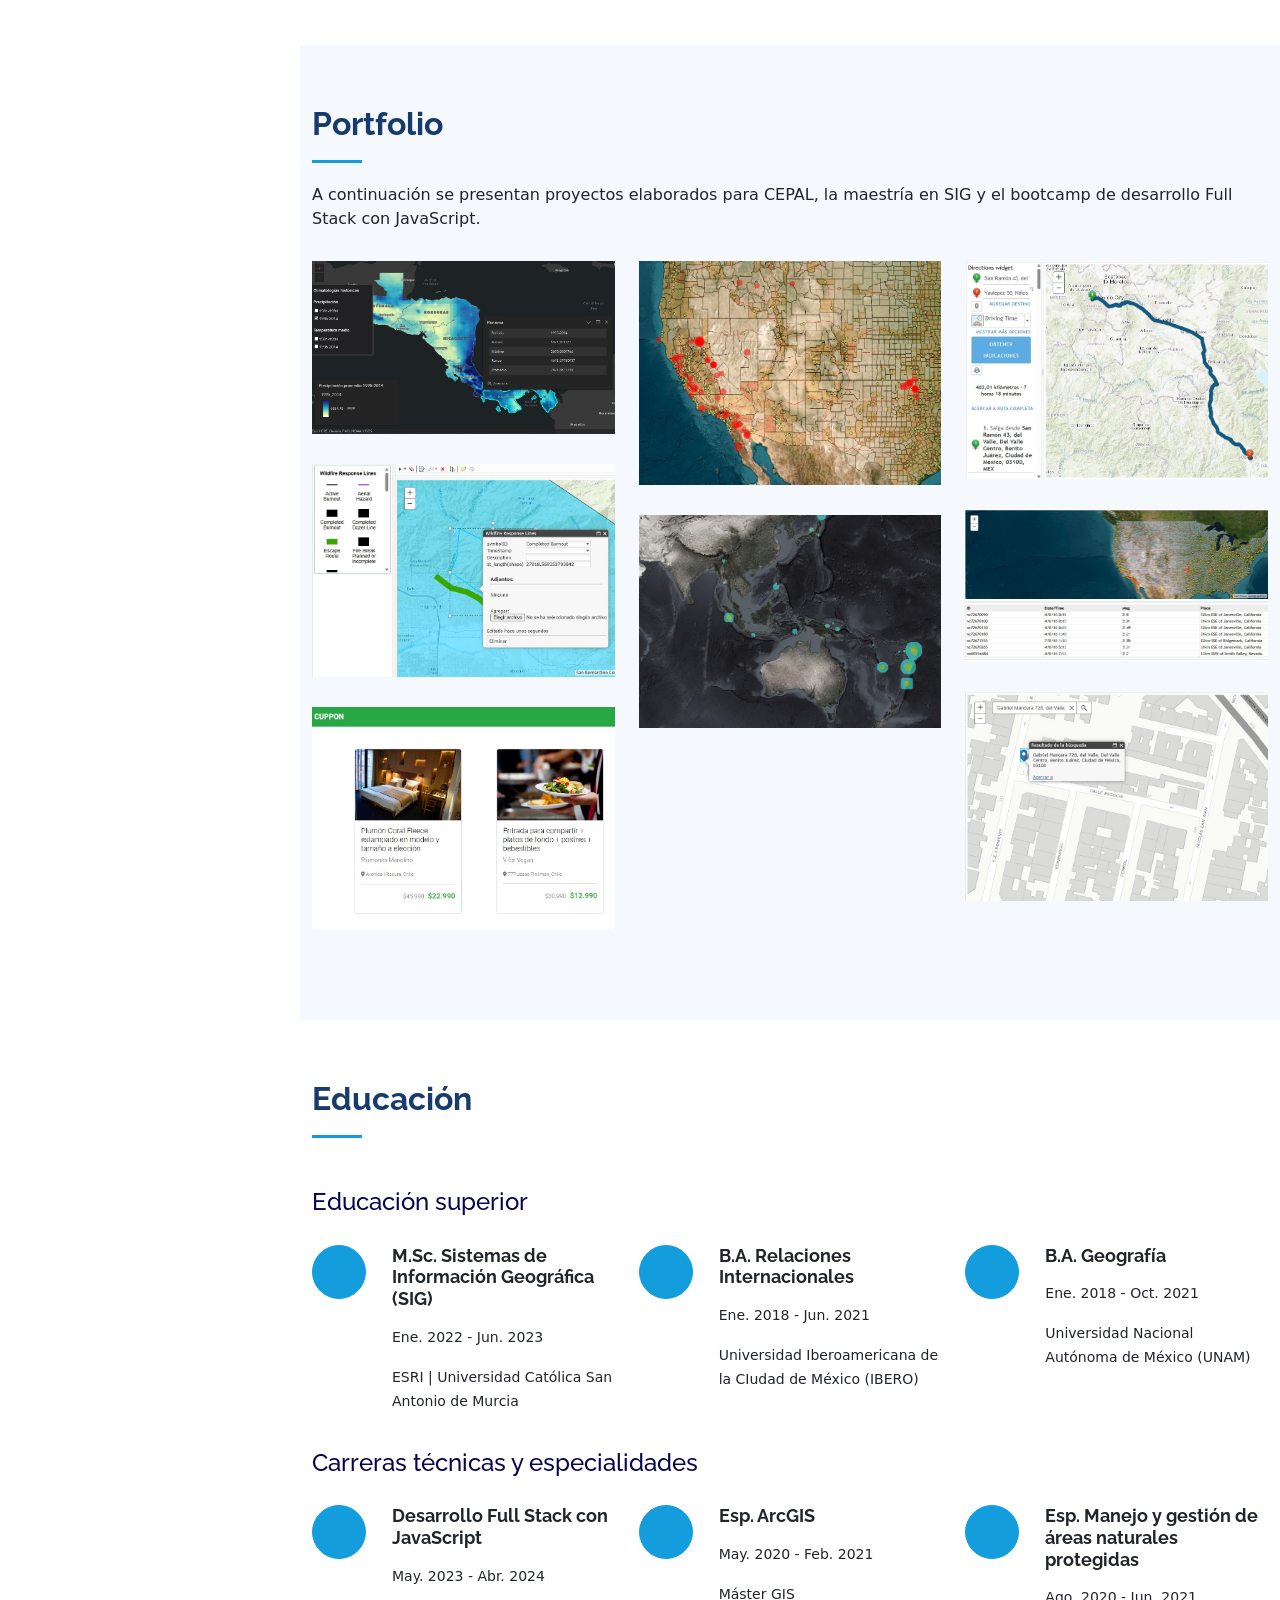
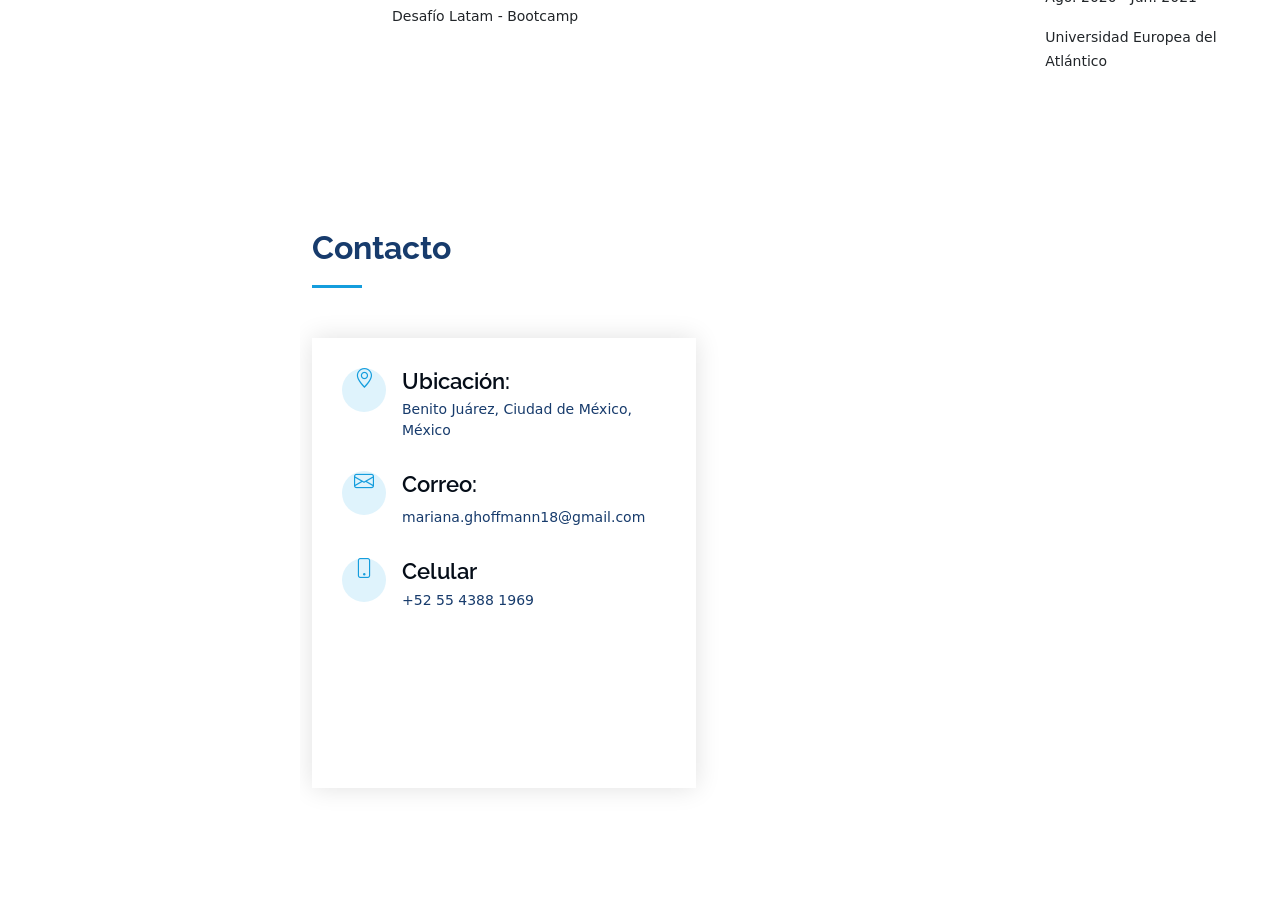
==== commit 2449b65c: "quité sistema de mensajería" ====
--- a/index.html
+++ b/index.html
@@ -297,15 +297,6 @@
             </div>
           </div>
 
-          <div class="col-lg-4 col-md-6 col-xs-6 portfolio-item filter-card">
-            <div class="portfolio-wrap">
-              <img src="assets/img/portfolio/sistema.jpg" class="img-fluid" alt="">
-              <div class="portfolio-links">
-                <a href="sistema_mensajeria/index.html" title="More Details"><i class="bx bx-link"></i></a>
-              </div>
-            </div>
-          </div>
-
         </div>
 
       </div>
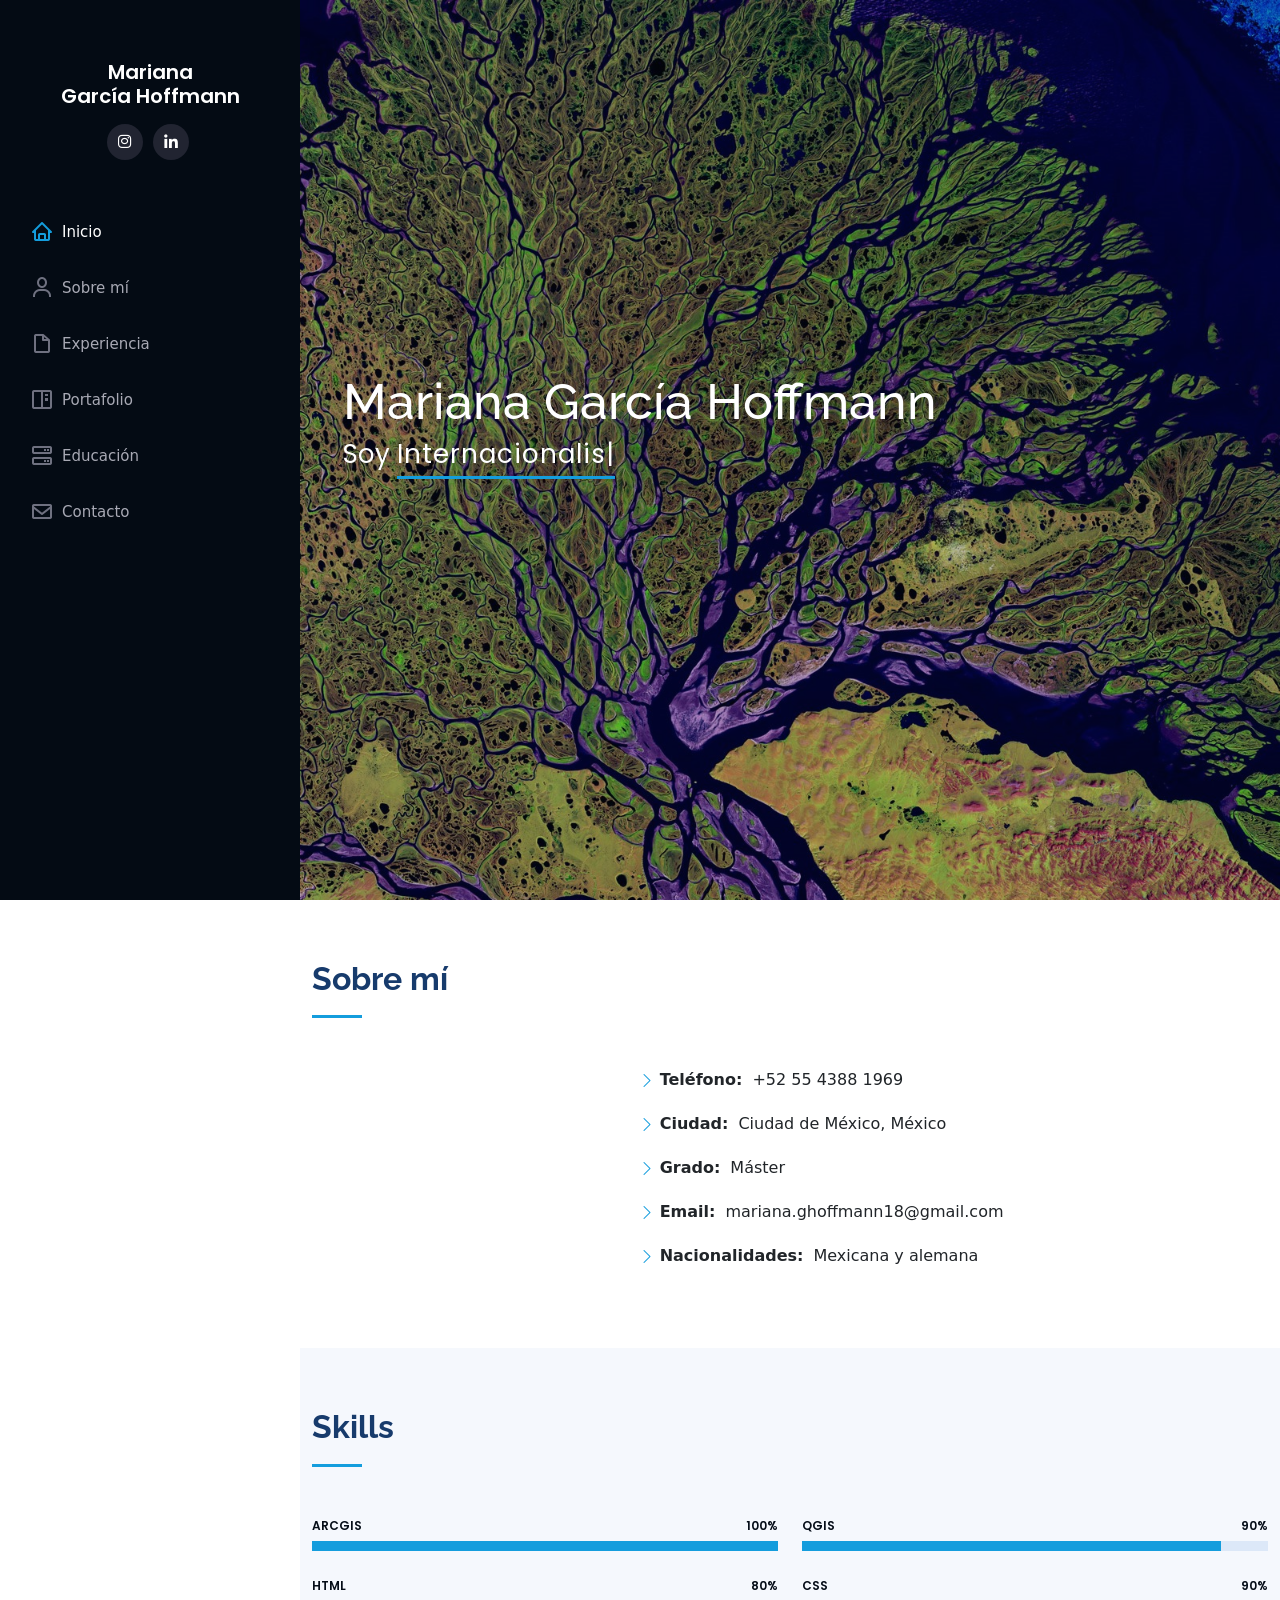
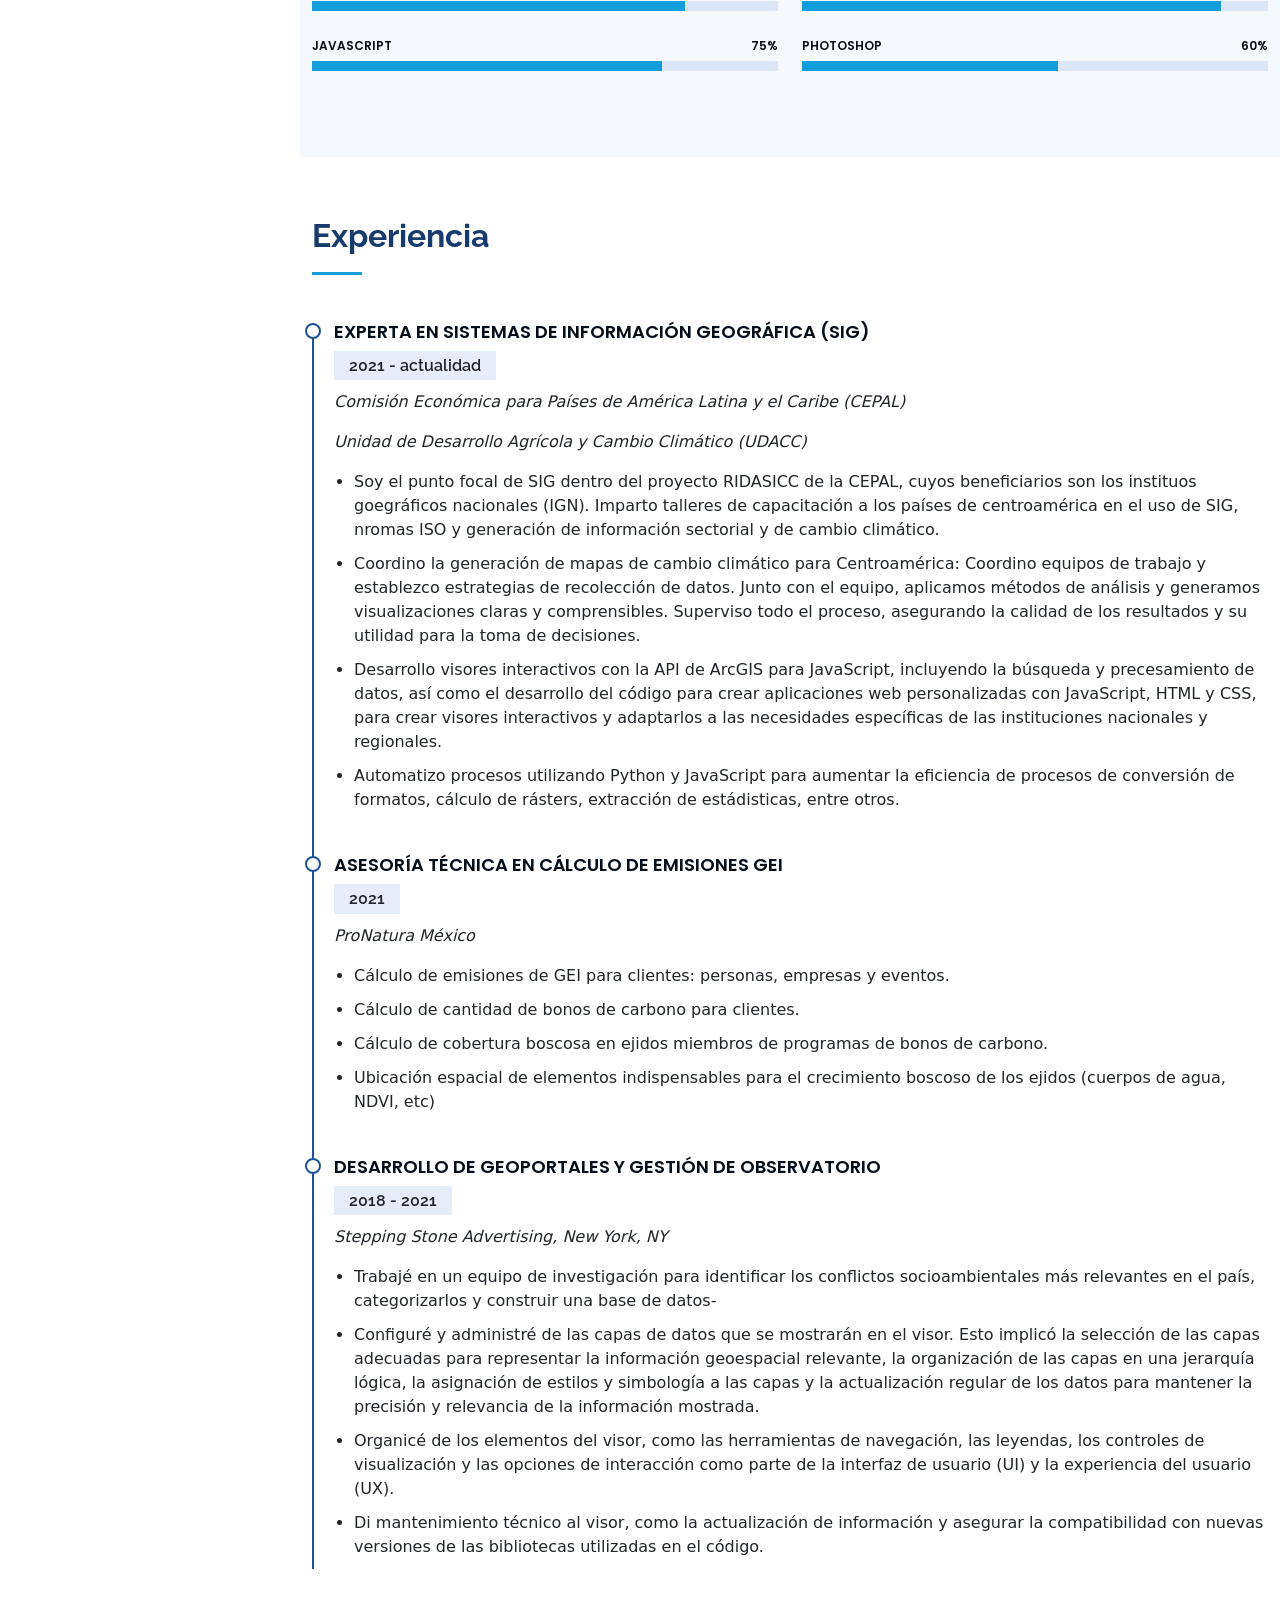
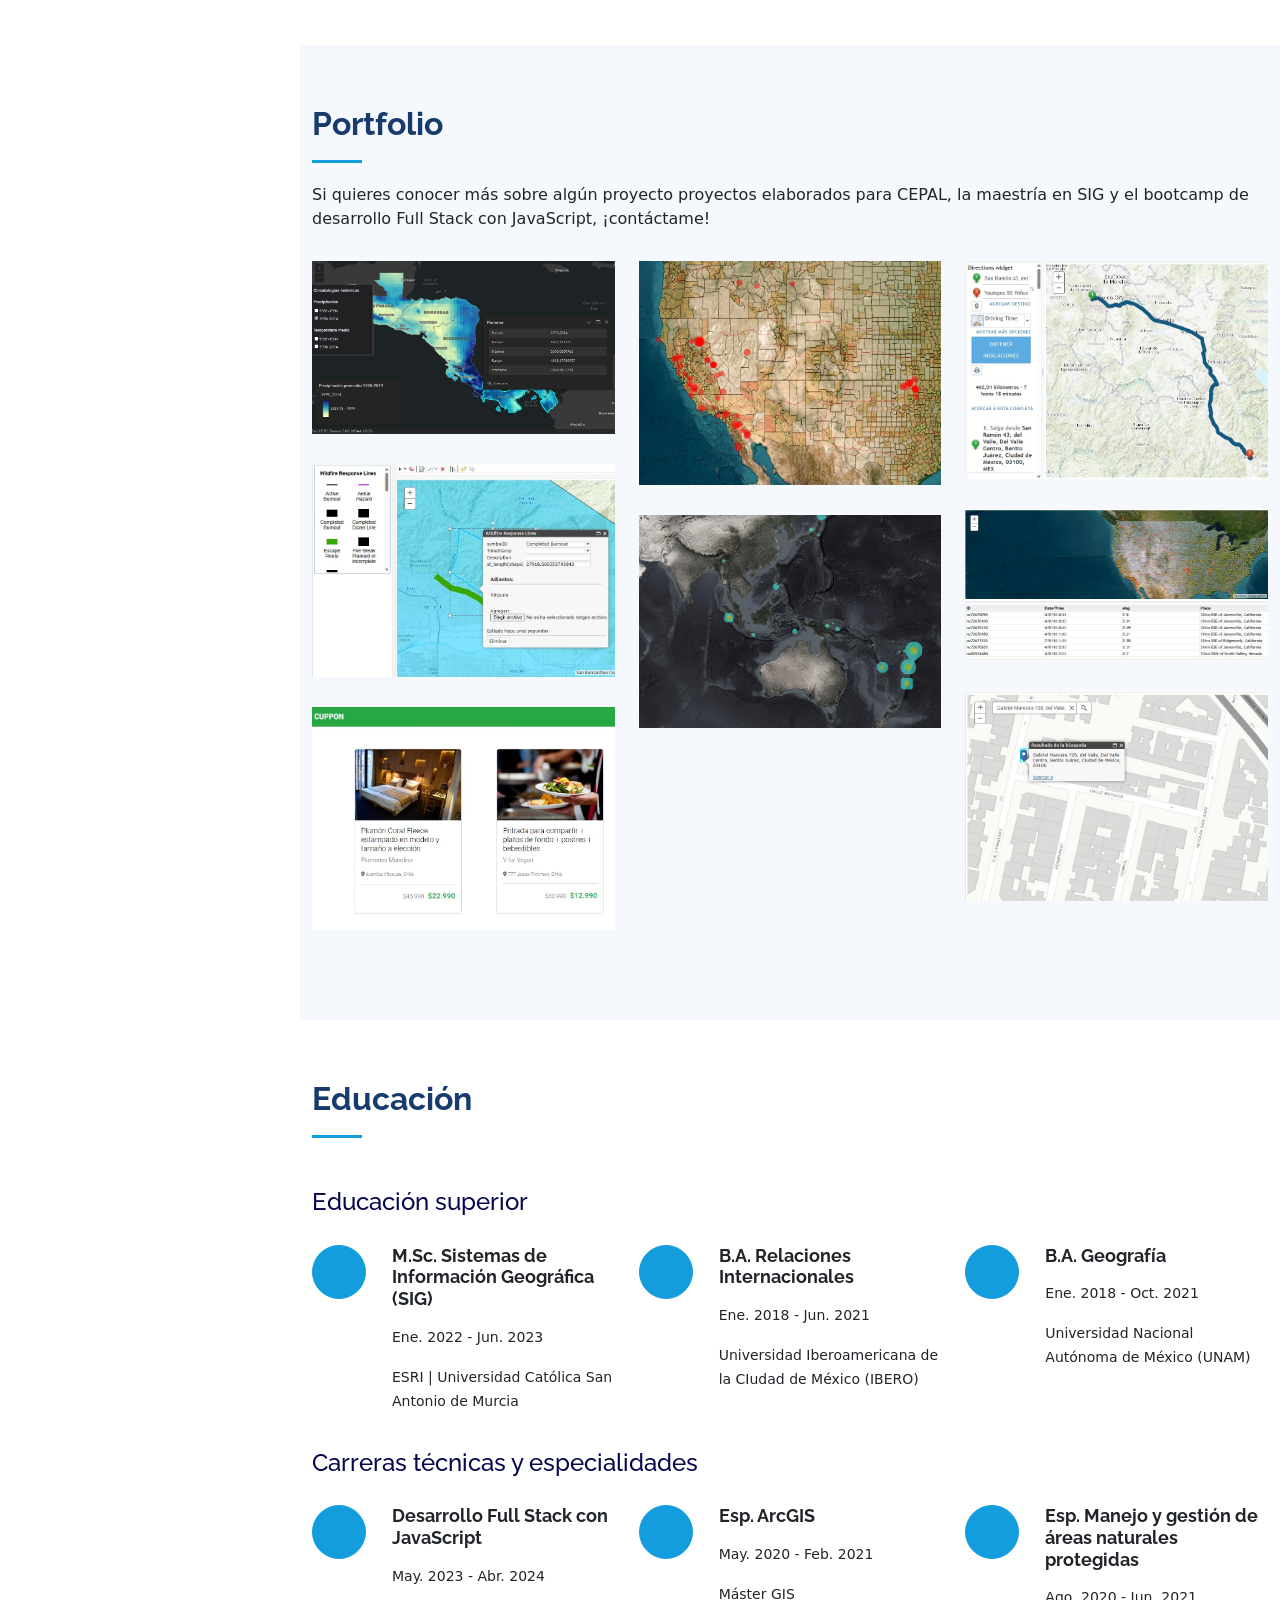
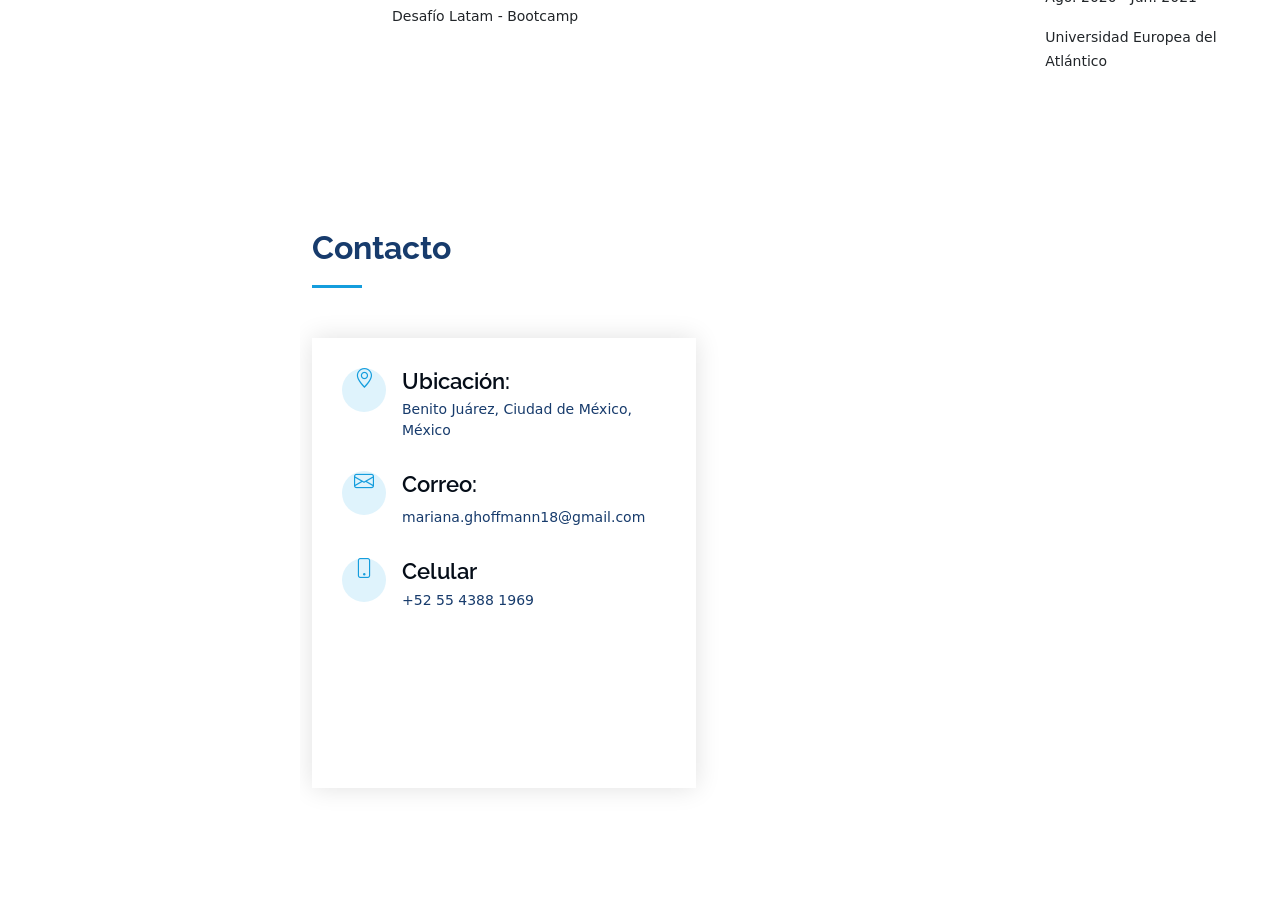
==== commit 5d5a7bfe: "quité <a> a proyectos de la maestría" ====
--- a/index.html
+++ b/index.html
@@ -220,7 +220,7 @@
 
         <div class="section-title">
           <h2>Portfolio</h2>
-          <p>A continuación se presentan proyectos elaborados para CEPAL, la maestría en SIG y el bootcamp de desarrollo Full Stack con JavaScript.</p>
+          <p>Si quieres conocer más sobre algún proyecto proyectos elaborados para CEPAL, la maestría en SIG y el bootcamp de desarrollo Full Stack con JavaScript, ¡contáctame!</p>
         </div>
 
         <div class="row portfolio-container" data-aos="fade-up" data-aos-delay="100">
@@ -238,7 +238,7 @@
             <div class="portfolio-wrap">
               <img src="assets/img/portfolio/portfolio-1.jpg" class="img-fluid" alt="">
               <div class="portfolio-links">
-                <a href="popup/index.html" title="More Details"><i class="bx bx-link"></i></a>
+                <!-- a href="popup/index.html"><i class="bx bx-link"></i></!-->
               </div>
             </div>
           </div>
@@ -247,7 +247,7 @@
             <div class="portfolio-wrap">
               <img src="assets/img/portfolio/portfolio-2.jpg" class="img-fluid" alt="">
               <div class="portfolio-links">
-                <a href="directions/index.html" title="More Details"><i class="bx bx-link"></i></a>
+                <!-- <a href="directions/index.html" title="More Details"><i class="bx bx-link"></i></a> -->
               </div>
             </div>
           </div>
@@ -256,7 +256,7 @@
             <div class="portfolio-wrap">
               <img src="assets/img/portfolio/portfolio-3.jpg" class="img-fluid" alt="">
               <div class="portfolio-links">
-                <a href="edit/index.html" title="More Details"><i class="bx bx-link"></i></a>
+                <!--<a href="edit/index.html" title="More Details"><i class="bx bx-link"></i></a>-->
               </div>
             </div>
           </div>
@@ -265,7 +265,7 @@
             <div class="portfolio-wrap">
               <img src="assets/img/portfolio/portfolio-4.jpg" class="img-fluid" alt="">
               <div class="portfolio-links">
-                <a href="select/index.html" title="More Details"><i class="bx bx-link"></i></a>
+                <!-- <a href="select/index.html" title="More Details"><i class="bx bx-link"></i></a> -->
               </div>
             </div>
           </div>
@@ -274,7 +274,7 @@
             <div class="portfolio-wrap">
               <img src="assets/img/portfolio/portfolio-5.jpg" class="img-fluid" alt="">
               <div class="portfolio-links">
-                <a href="webmaps/index.html" title="More Details"><i class="bx bx-link"></i></a>
+                <!-- <a href="webmaps/index.html" title="More Details"><i class="bx bx-link"></i></a>-->
               </div>
             </div>
           </div>
@@ -283,7 +283,7 @@
             <div class="portfolio-wrap">
               <img src="assets/img/portfolio/portfolio-6.jpg" class="img-fluid" alt="">
               <div class="portfolio-links">
-                <a href="locator/index.html" title="More Details"><i class="bx bx-link"></i></a>
+                <!-- <a href="locator/index.html" title="More Details"><i class="bx bx-link"></i></a>-->
               </div>
             </div>
           </div>
@@ -292,7 +292,7 @@
             <div class="portfolio-wrap">
               <img src="assets/img/portfolio/portfolio-7.jpg" class="img-fluid" alt="">
               <div class="portfolio-links">
-                <a href="cuppon/index.html" title="More Details"><i class="bx bx-link"></i></a>
+                <!-- <a href="cuppon/index.html" title="More Details"><i class="bx bx-link"></i></a>-->
               </div>
             </div>
           </div>
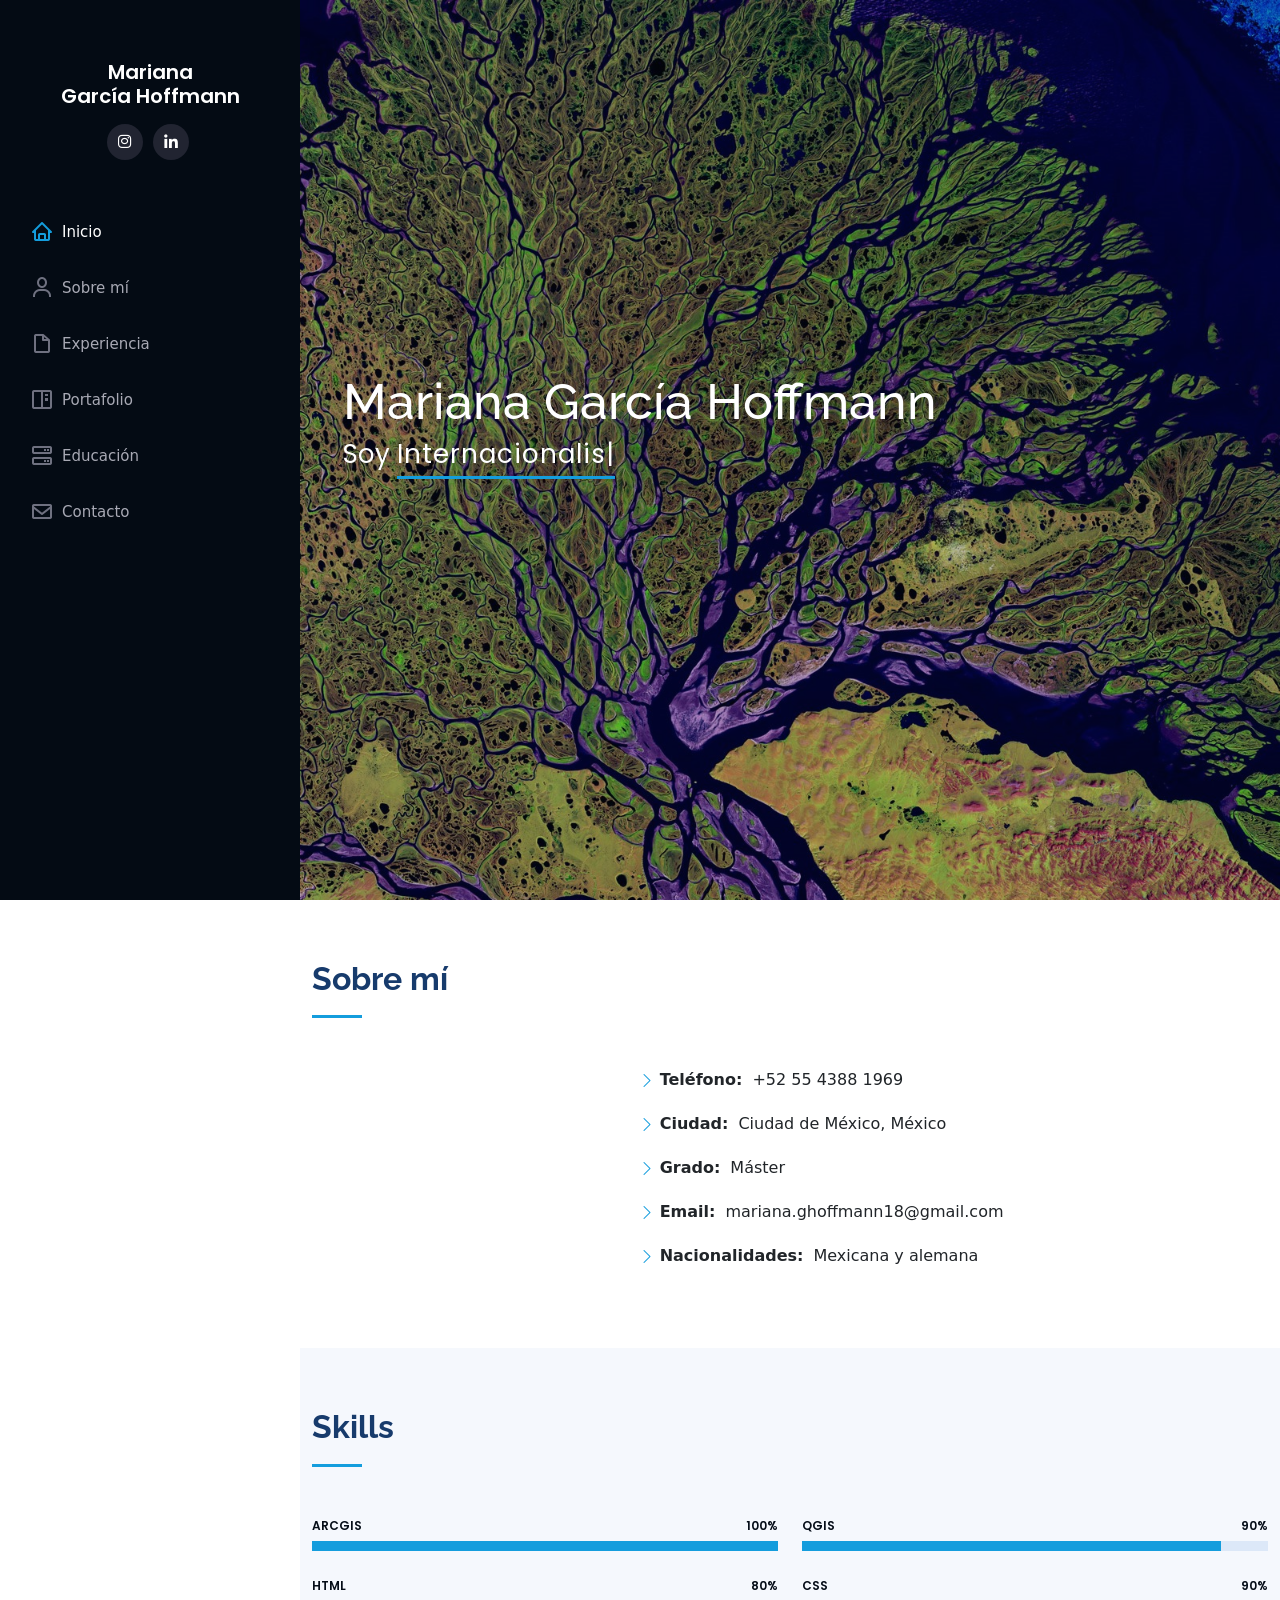
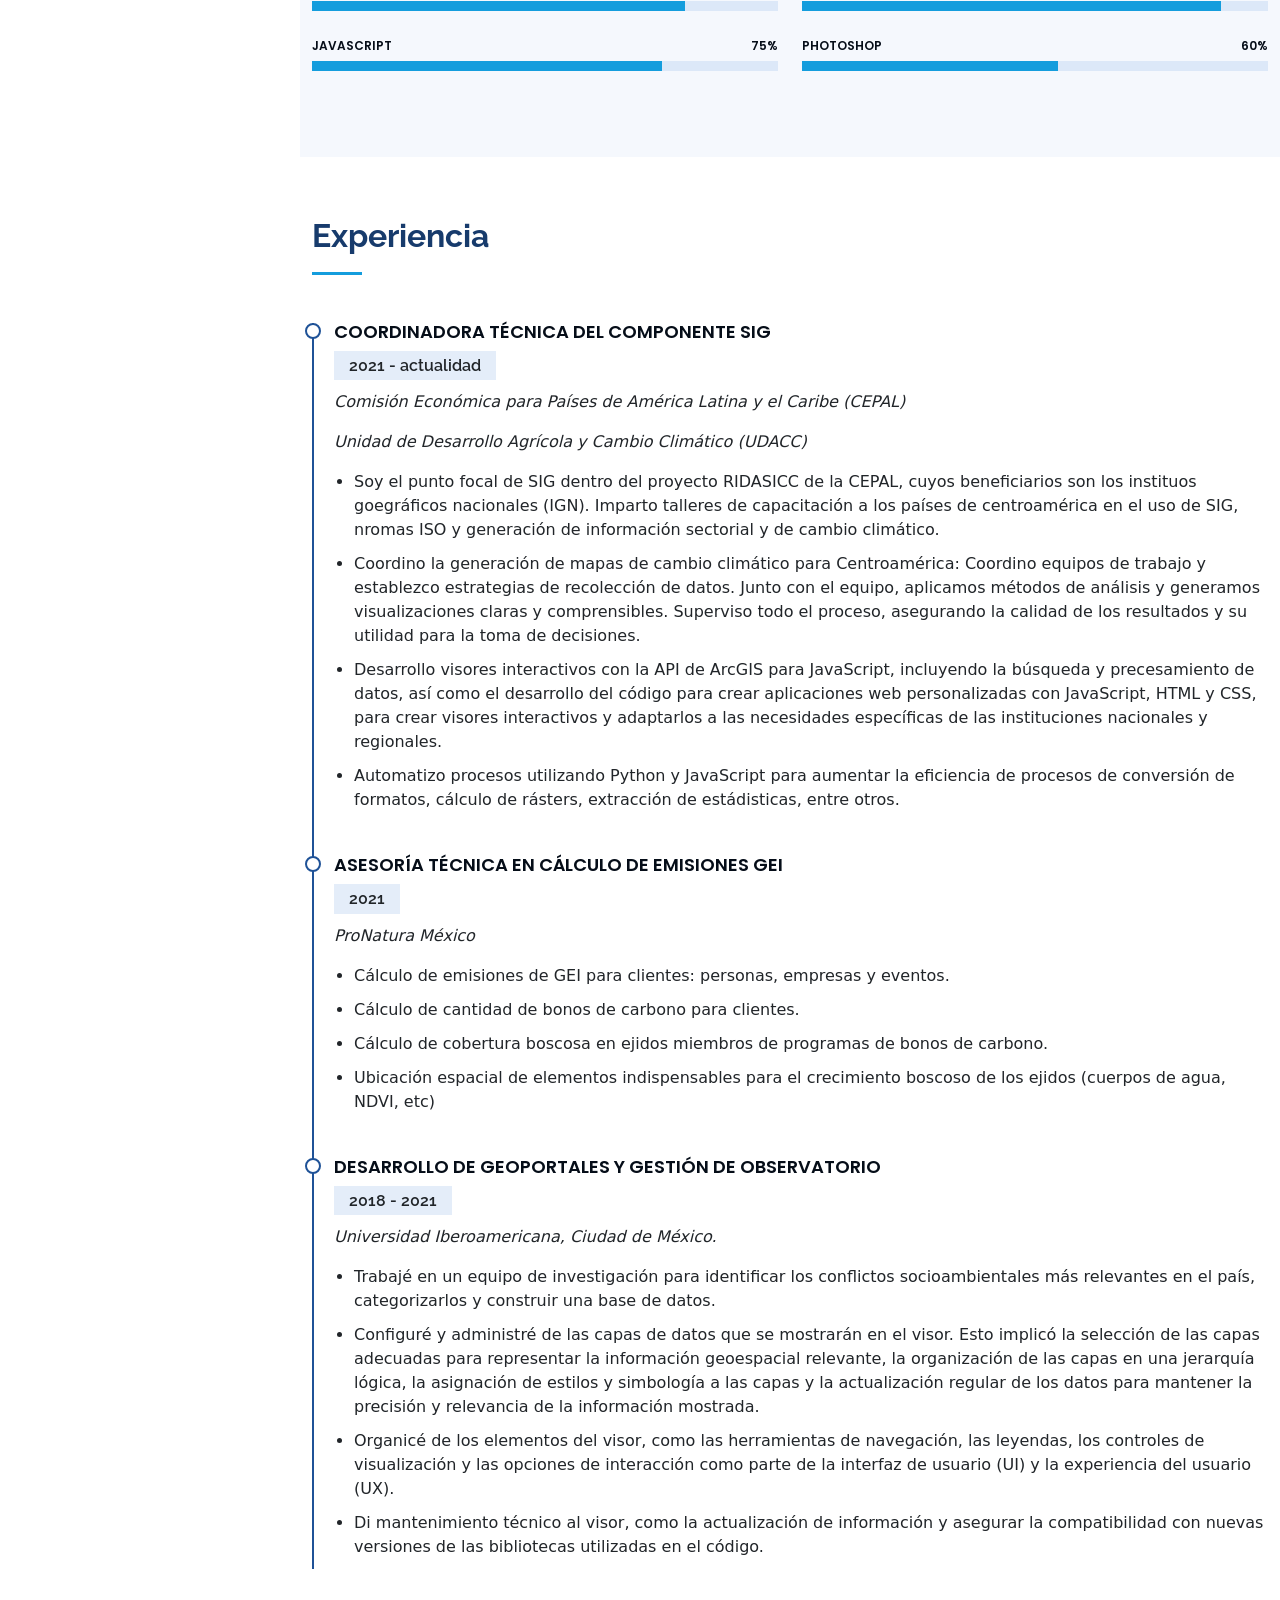
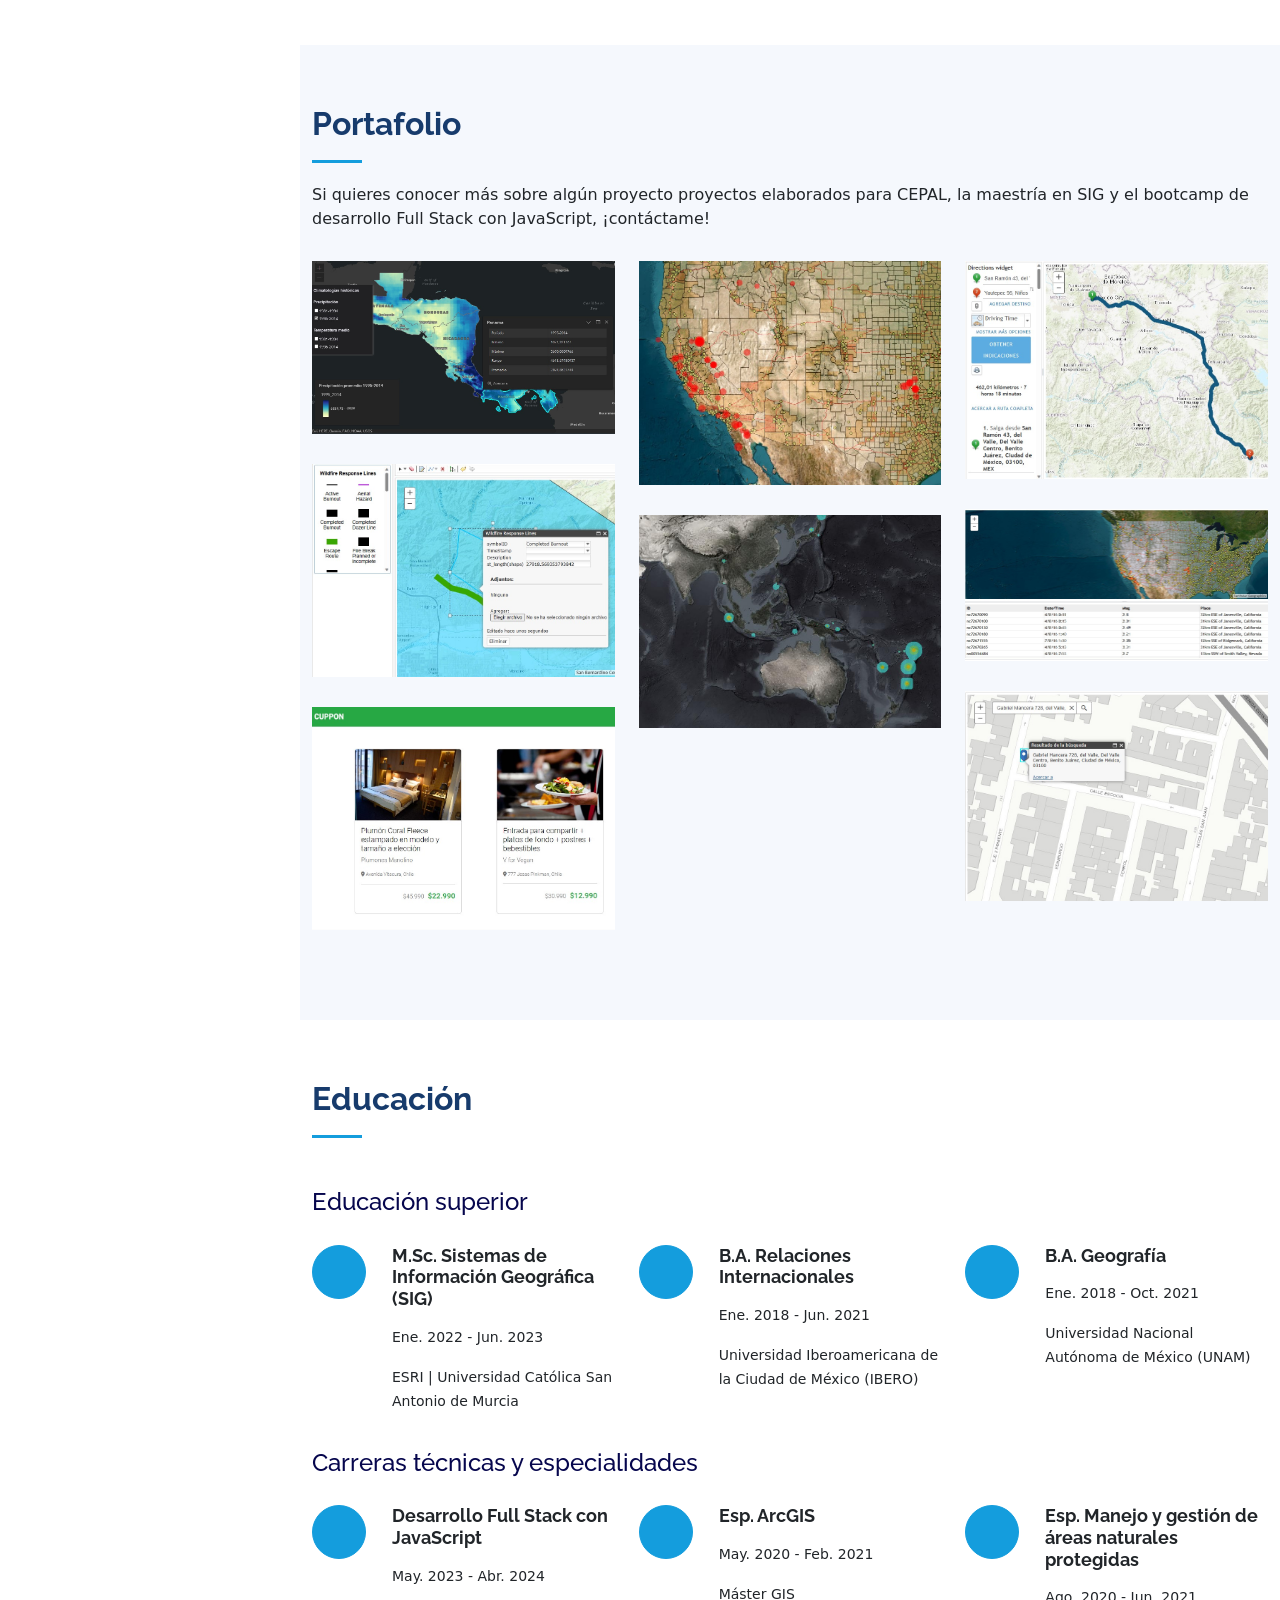
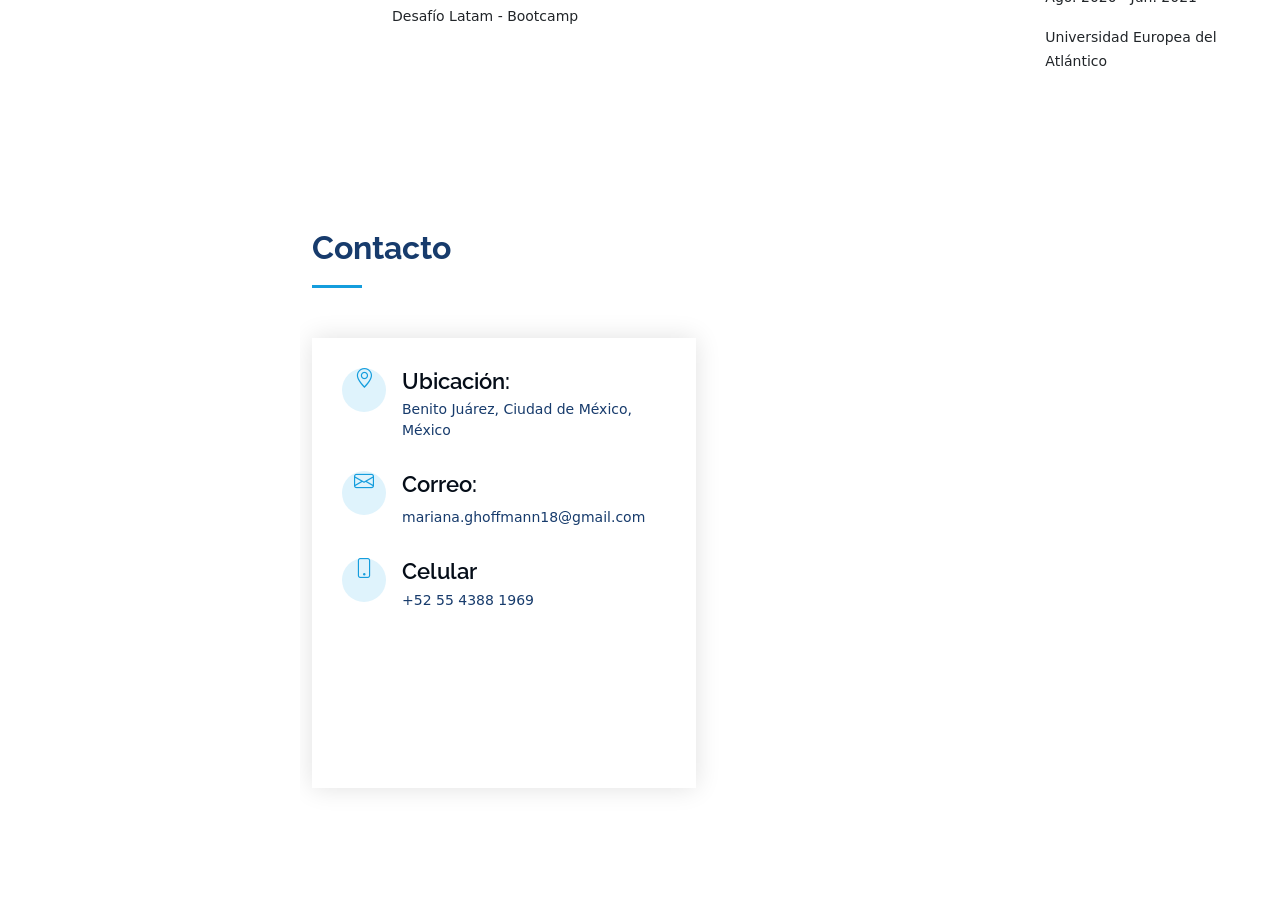
==== commit 42a126ee: "cambié nombre a index.html" ====
--- a/index.html
+++ b/index.html
@@ -37,9 +37,12 @@
 
       <div class="profile">
         <h1 class="text-light" style="font-size: 20px; padding-top: 60px;"><a href="index.html">Mariana <br> García Hoffmann</a></h1>
-        <div class="social-links mt-3 text-center" style="padding-bottom: 40px;">
+        <div class="social-links mt-3 text-center">
           <a href="https://www.instagram.com/marianahoff18/" class="instagram"><i class="bx bxl-instagram"></i></a>
           <a href="https://www.linkedin.com/in/mariana-garc%C3%ADa-hoffmann-1b2a271b2/" class="linkedin"><i class="bx bxl-linkedin"></i></a>
+        </div>
+        <div>
+          <a href="assets/page/index-e.html" class="translate" style="color: #149ddd; font-size: 30px; display: flex; justify-content: center; padding: 20px 0px 20px 0px; text-decoration: none;"><i class="fa-solid fa-language"></i></a>
         </div>
       </div>
 
@@ -59,8 +62,9 @@
   <!-- ======= Hero Section ======= -->
   <section id="hero" class="d-flex flex-column justify-content-center align-items-center">
     <div class="hero-container" data-aos="fade-in">
-      <h2 class="col-lg-12 col-xs-6" style="font-size: 50px; color:white; line-height: 1;">Mariana García Hoffmann</h2>
-      <p>Soy <span class="typed" data-typed-items="Internacionalista, Geógrafa, Desarrolladora web, Desarrolladora SIG"></span></p>
+        <h2 class="col-lg-12 col-xs-6" style="font-size: 50px; color:white; line-height: 1;">Mariana García Hoffmann</h2>
+        <p>Soy <span class="typed" data-typed-items="Internacionalista, Geógrafa, Desarrolladora web, Desarrolladora SIG"></span></p>
+      
     </div>
   </section><!-- End Hero -->
 
@@ -173,7 +177,7 @@
 
           <div class="col-lg-12" data-aos="fade-up" data-aos-delay="100">
             <div class="resume-item">
-              <h4>Experta en Sistemas de Información Geográfica (SIG)</h4>
+              <h4>Coordinadora técnica del componente SIG</h4>
               <h5>2021 - actualidad</h5>
               <p><em>Comisión Económica para Países de América Latina y el Caribe (CEPAL)</em></p>
               <p><em>Unidad de Desarrollo Agrícola y Cambio Climático (UDACC)</em></p>
@@ -200,9 +204,9 @@
             <div class="resume-item">
               <h4>Desarrollo de Geoportales y Gestión de Observatorio</h4>
               <h5>2018 - 2021</h5>
-              <p><em>Stepping Stone Advertising, New York, NY</em></p>
+              <p><em>Universidad Iberoamericana, Ciudad de México.</em></p>
               <ul>
-                <li>Trabajé en un equipo de investigación para identificar los conflictos socioambientales más relevantes en el país, categorizarlos y construir una base de datos- </li>
+                <li>Trabajé en un equipo de investigación para identificar los conflictos socioambientales más relevantes en el país, categorizarlos y construir una base de datos.</li>
                 <li>Configuré y administré de las capas de datos que se mostrarán en el visor. Esto implicó la selección de las capas adecuadas para representar la información geoespacial relevante, la organización de las capas en una jerarquía lógica, la asignación de estilos y simbología a las capas y la actualización regular de los datos para mantener la precisión y relevancia de la información mostrada.</li>
                 <li>Organicé de los elementos del visor, como las herramientas de navegación, las leyendas, los controles de visualización y las opciones de interacción como parte de la interfaz de usuario (UI) y la experiencia del usuario (UX).</li>
                 <li>Di mantenimiento técnico al visor, como la actualización de información y asegurar la compatibilidad con nuevas versiones de las bibliotecas utilizadas en el código.</li>
@@ -219,7 +223,7 @@
       <div class="container">
 
         <div class="section-title">
-          <h2>Portfolio</h2>
+          <h2>Portafolio</h2>
           <p>Si quieres conocer más sobre algún proyecto proyectos elaborados para CEPAL, la maestría en SIG y el bootcamp de desarrollo Full Stack con JavaScript, ¡contáctame!</p>
         </div>
 
@@ -322,7 +326,7 @@
             <div class="icon"><i class="fa-solid fa-earth-asia"></i></div>
             <h4 class="title">B.A. Relaciones Internacionales</h4>
             <p class="description">Ene. 2018 - Jun. 2021</p>
-            <p class="description">Universidad Iberoamericana de la CIudad de México (IBERO)</p></div>
+            <p class="description">Universidad Iberoamericana de la Ciudad de México (IBERO)</p></div>
           <div class="col-lg-4 col-md-6 icon-box" data-aos="fade-up" data-aos-delay="200">
             <div class="icon"><i class="fa-solid fa-book-atlas"></i></div>
             <h4 class="title">B.A. Geografía</h4>
--- a/assets/css/style.css
+++ b/assets/css/style.css
@@ -0,0 +1,1105 @@
+
+body {
+  font-family: "Open Sans", sans-serif;
+  color: #272829;
+}
+
+a {
+  color: #149ddd;
+  text-decoration: none;
+}
+
+.translate:hover {
+  transform: scale(1.1);
+}
+
+a:hover {
+  color: #37b3ed;
+  text-decoration: none;
+}
+
+h1,
+h2,
+h3,
+h4,
+h5,
+h6 {
+  font-family: "Raleway", sans-serif;
+}
+
+/*--------------------------------------------------------------
+# Back to top button
+--------------------------------------------------------------*/
+.back-to-top {
+  position: fixed;
+  visibility: hidden;
+  opacity: 0;
+  right: 15px;
+  bottom: 15px;
+  z-index: 996;
+  background: #149ddd;
+  width: 40px;
+  height: 40px;
+  border-radius: 50px;
+  transition: all 0.4s;
+}
+
+.back-to-top i {
+  font-size: 28px;
+  color: #fff;
+  line-height: 0;
+}
+
+.back-to-top:hover {
+  background: #2eafec;
+  color: #fff;
+}
+
+.back-to-top.active {
+  visibility: visible;
+  opacity: 1;
+}
+
+/*--------------------------------------------------------------
+# Header
+--------------------------------------------------------------*/
+#header {
+  position: fixed;
+  top: 0;
+  left: 0;
+  bottom: 0;
+  width: 300px;
+  transition: all ease-in-out 0.5s;
+  z-index: 9997;
+  transition: all 0.5s;
+  padding: 0 15px;
+  background: #040b14;
+  overflow-y: auto;
+}
+
+#header .profile img {
+  margin: 15px auto;
+  display: block;
+  width: 120px;
+  border: 8px solid #2c2f3f;
+}
+
+#header .profile h1 {
+  font-size: 24px;
+  margin: 0;
+  padding: 0;
+  font-weight: 600;
+  -moz-text-align-last: center;
+  text-align-last: center;
+  font-family: "Poppins", sans-serif;
+}
+
+#header .profile h1 a,
+#header .profile h1 a:hover {
+  color: #fff;
+  text-decoration: none;
+}
+
+#header .profile .social-links a {
+  font-size: 18px;
+  display: inline-block;
+  background: #212431;
+  color: #fff;
+  line-height: 1;
+  padding: 8px 0;
+  margin-right: 4px;
+  border-radius: 50%;
+  text-align: center;
+  width: 36px;
+  height: 36px;
+  transition: 0.3s;
+}
+
+#header .profile .social-links a:hover {
+  background: #149ddd;
+  color: #fff;
+  text-decoration: none;
+}
+
+#main {
+  margin-left: 300px;
+}
+
+.container,
+.container-fluid {
+  padding-left: 30px;
+  padding-right: 30px;
+}
+
+@media (max-width: 1199px) {
+  #header {
+    left: -300px;
+  }
+
+  #main {
+    margin-left: 0;
+  }
+
+  .container,
+  .container-fluid {
+    padding-left: 12px;
+    padding-right: 12px;
+  }
+}
+
+/*--------------------------------------------------------------
+# Navigation Menu
+--------------------------------------------------------------*/
+/* Desktop Navigation */
+.nav-menu {
+  padding: 30px 0 0 0;
+}
+
+.nav-menu * {
+  margin: 0;
+  padding: 0;
+  list-style: none;
+}
+
+.nav-menu>ul>li {
+  position: relative;
+  white-space: nowrap;
+}
+
+.nav-menu a,
+.nav-menu a:focus {
+  display: flex;
+  align-items: center;
+  color: #a8a9b4;
+  padding: 12px 15px;
+  margin-bottom: 8px;
+  transition: 0.3s;
+  font-size: 15px;
+}
+
+.nav-menu a i,
+.nav-menu a:focus i {
+  font-size: 24px;
+  padding-right: 8px;
+  color: #6f7180;
+}
+
+.nav-menu a:hover,
+.nav-menu .active,
+.nav-menu .active:focus,
+.nav-menu li:hover>a {
+  text-decoration: none;
+  color: #fff;
+}
+
+.nav-menu a:hover i,
+.nav-menu .active i,
+.nav-menu .active:focus i,
+.nav-menu li:hover>a i {
+  color: #149ddd;
+}
+
+/* Mobile Navigation */
+.mobile-nav-toggle {
+  position: fixed;
+  right: 15px;
+  top: 15px;
+  z-index: 9998;
+  border: 0;
+  font-size: 24px;
+  transition: all 0.4s;
+  outline: none !important;
+  background-color: #149ddd;
+  color: #fff;
+  width: 40px;
+  height: 40px;
+  display: inline-flex;
+  align-items: center;
+  justify-content: center;
+  line-height: 0;
+  border-radius: 50px;
+  cursor: pointer;
+}
+
+.mobile-nav-active {
+  overflow: hidden;
+}
+
+.mobile-nav-active #header {
+  left: 0;
+}
+
+/*--------------------------------------------------------------
+# Hero Section
+--------------------------------------------------------------*/
+#hero {
+  width: 100%;
+  height: 100vh;
+  background: url("../img/hero-bg.jpg") top center;
+  background-size: cover;
+}
+
+#hero:before {
+  content: "";
+  background: rgba(5, 13, 24, 0.3);
+  position: absolute;
+  bottom: 0;
+  top: 0;
+  left: 0;
+  right: 0;
+  z-index: 1;
+}
+
+#hero .hero-container {
+  position: relative;
+  z-index: 2;
+  min-width: 300px;
+}
+
+#hero h1 {
+  margin: 0 0 10px 0;
+  font-size: 64px;
+  font-weight: 700;
+  line-height: 56px;
+  color: #fff;
+}
+
+#hero p {
+  color: #fff;
+  margin-bottom: 50px;
+  font-size: 26px;
+  font-family: "Poppins", sans-serif;
+}
+
+#hero p span {
+  color: #fff;
+  padding-bottom: 4px;
+  letter-spacing: 1px;
+  border-bottom: 3px solid #149ddd;
+}
+
+@media (min-width: 1024px) {
+  #hero {
+    background-attachment: fixed;
+  }
+}
+
+@media (max-width: 768px) {
+  #hero h1 {
+    font-size: 28px;
+    line-height: 36px;
+  }
+
+  #hero h2 {
+    font-size: 18px;
+    line-height: 24px;
+    margin-bottom: 30px;
+  }
+}
+
+/*--------------------------------------------------------------
+# Sections General
+--------------------------------------------------------------*/
+section {
+  padding: 60px 0;
+  overflow: hidden;
+}
+
+.section-bg {
+  background: #f5f8fd;
+}
+
+.section-title {
+  padding-bottom: 30px;
+}
+
+.section-title h2 {
+  font-size: 32px;
+  font-weight: bold;
+  margin-bottom: 20px;
+  padding-bottom: 20px;
+  position: relative;
+  color: #173b6c;
+}
+
+.section-title h2::after {
+  content: "";
+  position: absolute;
+  display: block;
+  width: 50px;
+  height: 3px;
+  background: #149ddd;
+  bottom: 0;
+  left: 0;
+}
+
+.section-title p {
+  margin-bottom: 0;
+}
+
+/*--------------------------------------------------------------
+# About
+--------------------------------------------------------------*/
+.about .content h3 {
+  font-weight: 700;
+  font-size: 26px;
+  color: #173b6c;
+}
+
+.about .content ul {
+  list-style: none;
+  padding: 0;
+}
+
+.about .content ul li {
+  margin-bottom: 20px;
+  display: flex;
+  align-items: center;
+}
+
+.about .content ul strong {
+  margin-right: 10px;
+}
+
+.about .content ul i {
+  font-size: 16px;
+  margin-right: 5px;
+  color: #149ddd;
+  line-height: 0;
+}
+
+.about .content p:last-child {
+  margin-bottom: 0;
+}
+
+/*--------------------------------------------------------------
+# Facts
+--------------------------------------------------------------*/
+.facts {
+  padding-bottom: 30px;
+}
+
+.facts .count-box {
+  padding: 30px;
+  width: 100%;
+}
+
+.facts .count-box i {
+  display: block;
+  font-size: 44px;
+  color: #149ddd;
+  float: left;
+  line-height: 0;
+}
+
+.facts .count-box span {
+  font-size: 48px;
+  line-height: 40px;
+  display: block;
+  font-weight: 700;
+  color: #050d18;
+  margin-left: 60px;
+}
+
+.facts .count-box p {
+  padding: 15px 0 0 0;
+  margin: 0 0 0 60px;
+  font-family: "Raleway", sans-serif;
+  font-size: 14px;
+  color: #122f57;
+}
+
+.facts .count-box a {
+  font-weight: 600;
+  display: block;
+  margin-top: 20px;
+  color: #122f57;
+  font-size: 15px;
+  font-family: "Poppins", sans-serif;
+  transition: ease-in-out 0.3s;
+}
+
+.facts .count-box a:hover {
+  color: #1f5297;
+}
+
+/*--------------------------------------------------------------
+# Akills
+--------------------------------------------------------------*/
+.skills .progress {
+  height: 60px;
+  display: block;
+  background: none;
+  border-radius: 0;
+}
+
+.skills .progress .skill {
+  padding: 0;
+  margin: 0 0 6px 0;
+  text-transform: uppercase;
+  display: block;
+  font-weight: 600;
+  font-family: "Poppins", sans-serif;
+  color: #050d18;
+}
+
+.skills .progress .skill .val {
+  float: right;
+  font-style: normal;
+}
+
+.skills .progress-bar-wrap {
+  background: #dce8f8;
+  height: 10px;
+}
+
+.skills .progress-bar {
+  width: 1px;
+  height: 10px;
+  transition: 0.9s;
+  background-color: #149ddd;
+}
+
+/*--------------------------------------------------------------
+# Resume
+--------------------------------------------------------------*/
+.resume .resume-title {
+  font-size: 26px;
+  font-weight: 700;
+  margin-top: 20px;
+  margin-bottom: 20px;
+  color: #050d18;
+}
+
+.resume .resume-item {
+  padding: 0 0 20px 20px;
+  margin-top: -2px;
+  border-left: 2px solid #1f5297;
+  position: relative;
+}
+
+.resume .resume-item h4 {
+  line-height: 18px;
+  font-size: 18px;
+  font-weight: 600;
+  text-transform: uppercase;
+  font-family: "Poppins", sans-serif;
+  color: #050d18;
+  margin-bottom: 10px;
+}
+
+.resume .resume-item h5 {
+  font-size: 16px;
+  background: #e4edf9;
+  padding: 5px 15px;
+  display: inline-block;
+  font-weight: 600;
+  margin-bottom: 10px;
+}
+
+.resume .resume-item ul {
+  padding-left: 20px;
+}
+
+.resume .resume-item ul li {
+  padding-bottom: 10px;
+}
+
+.resume .resume-item:last-child {
+  padding-bottom: 0;
+}
+
+.resume .resume-item::before {
+  content: "";
+  position: absolute;
+  width: 16px;
+  height: 16px;
+  border-radius: 50px;
+  left: -9px;
+  top: 0;
+  background: #fff;
+  border: 2px solid #1f5297;
+}
+
+/*--------------------------------------------------------------
+# Portfolio
+--------------------------------------------------------------*/
+.portfolio .portfolio-item {
+  margin-bottom: 30px;
+}
+
+.portfolio #portfolio-flters {
+  padding: 0;
+  margin: 0 auto 35px auto;
+  list-style: none;
+  text-align: center;
+  background: #fff;
+  border-radius: 50px;
+  padding: 2px 15px;
+}
+
+.portfolio #portfolio-flters li {
+  cursor: pointer;
+  display: inline-block;
+  padding: 10px 15px 8px 15px;
+  font-size: 14px;
+  font-weight: 600;
+  line-height: 1;
+  text-transform: uppercase;
+  color: #272829;
+  margin-bottom: 5px;
+  transition: all 0.3s ease-in-out;
+}
+
+.portfolio #portfolio-flters li:hover,
+.portfolio #portfolio-flters li.filter-active {
+  color: #149ddd;
+}
+
+.portfolio #portfolio-flters li:last-child {
+  margin-right: 0;
+}
+
+.portfolio .portfolio-wrap {
+  transition: 0.3s;
+  position: relative;
+  overflow: hidden;
+  z-index: 1;
+}
+
+.portfolio .portfolio-wrap::before {
+  content: "";
+  background: rgba(255, 255, 255, 0.5);
+  position: absolute;
+  left: 0;
+  right: 0;
+  top: 0;
+  bottom: 0;
+  transition: all ease-in-out 0.3s;
+  z-index: 2;
+  opacity: 0;
+}
+
+.portfolio .portfolio-wrap .portfolio-links {
+  opacity: 1;
+  left: 0;
+  right: 0;
+  bottom: -60px;
+  z-index: 3;
+  position: absolute;
+  transition: all ease-in-out 0.3s;
+  display: flex;
+  justify-content: center;
+}
+
+.portfolio .portfolio-wrap .portfolio-links a {
+  color: #fff;
+  font-size: 28px;
+  text-align: center;
+  background: rgba(20, 157, 221, 0.75);
+  transition: 0.3s;
+  width: 50%;
+}
+
+.portfolio .portfolio-wrap .portfolio-links a:hover {
+  background: rgba(84, 117, 133, 0.95);
+}
+
+.portfolio .portfolio-wrap .portfolio-links a+a {
+  border-left: 1px solid #37b3ed;
+}
+
+.portfolio .portfolio-wrap:hover::before {
+  top: 0;
+  left: 0;
+  right: 0;
+  bottom: 0;
+  opacity: 1;
+}
+
+.portfolio .portfolio-wrap:hover .portfolio-links {
+  opacity: 1;
+  bottom: 0;
+}
+
+/*--------------------------------------------------------------
+# Portfolio Details
+--------------------------------------------------------------*/
+.portfolio-details {
+  padding-top: 40px;
+}
+
+.portfolio-details .portfolio-details-slider img {
+  width: 100%;
+}
+
+.portfolio-details .portfolio-details-slider .swiper-pagination {
+  margin-top: 20px;
+  position: relative;
+}
+
+.portfolio-details .portfolio-details-slider .swiper-pagination .swiper-pagination-bullet {
+  width: 12px;
+  height: 12px;
+  background-color: #fff;
+  opacity: 1;
+  border: 1px solid #149ddd;
+}
+
+.portfolio-details .portfolio-details-slider .swiper-pagination .swiper-pagination-bullet-active {
+  background-color: #149ddd;
+}
+
+.portfolio-details .portfolio-info {
+  padding: 30px;
+  box-shadow: 0px 0 30px rgba(5, 13, 24, 0.08);
+}
+
+.portfolio-details .portfolio-info h3 {
+  font-size: 22px;
+  font-weight: 700;
+  margin-bottom: 20px;
+  padding-bottom: 20px;
+  border-bottom: 1px solid #eee;
+}
+
+.portfolio-details .portfolio-info ul {
+  list-style: none;
+  padding: 0;
+  font-size: 15px;
+}
+
+.portfolio-details .portfolio-info ul li+li {
+  margin-top: 10px;
+}
+
+.portfolio-details .portfolio-description {
+  padding-top: 30px;
+}
+
+.portfolio-details .portfolio-description h2 {
+  font-size: 26px;
+  font-weight: 700;
+  margin-bottom: 20px;
+}
+
+.portfolio-details .portfolio-description p {
+  padding: 0;
+}
+
+/*--------------------------------------------------------------
+# Services
+--------------------------------------------------------------*/
+.services .icon-box {
+  margin-bottom: 20px;
+}
+
+.services .icon {
+  float: left;
+  display: flex;
+  align-items: center;
+  justify-content: center;
+  width: 54px;
+  height: 54px;
+  background: #149ddd;
+  border-radius: 50%;
+  transition: 0.5s;
+  border: 1px solid #149ddd;
+}
+
+.services .icon i {
+  color: #fff;
+  font-size: 24px;
+  line-height: 0;
+}
+
+.services .icon-box:hover .icon {
+  background: #fff;
+}
+
+.services .icon-box:hover .icon i {
+  color: #149ddd;
+}
+
+.services .title {
+  margin-left: 80px;
+  font-weight: 700;
+  margin-bottom: 15px;
+  font-size: 18px;
+}
+
+.services .title a {
+  color: #343a40;
+}
+
+.services .title a:hover {
+  color: #149ddd;
+}
+
+.services .description {
+  margin-left: 80px;
+  line-height: 24px;
+  font-size: 14px;
+}
+
+/*--------------------------------------------------------------
+# Testimonials
+--------------------------------------------------------------*/
+.testimonials .testimonials-carousel,
+.testimonials .testimonials-slider {
+  overflow: hidden;
+}
+
+.testimonials .testimonial-item {
+  box-sizing: content-box;
+  text-align: center;
+  min-height: 320px;
+}
+
+.testimonials .testimonial-item .testimonial-img {
+  width: 90px;
+  border-radius: 50%;
+  margin: 0 auto;
+}
+
+.testimonials .testimonial-item h3 {
+  font-size: 18px;
+  font-weight: bold;
+  margin: 10px 0 5px 0;
+  color: #111;
+}
+
+.testimonials .testimonial-item h4 {
+  font-size: 14px;
+  color: #999;
+  margin: 0;
+}
+
+.testimonials .testimonial-item .quote-icon-left,
+.testimonials .testimonial-item .quote-icon-right {
+  color: #c3e8fa;
+  font-size: 26px;
+}
+
+.testimonials .testimonial-item .quote-icon-left {
+  display: inline-block;
+  left: -5px;
+  position: relative;
+}
+
+.testimonials .testimonial-item .quote-icon-right {
+  display: inline-block;
+  right: -5px;
+  position: relative;
+  top: 10px;
+}
+
+.testimonials .testimonial-item p {
+  font-style: italic;
+  margin: 0 15px 15px 15px;
+  padding: 20px;
+  background: #fff;
+  position: relative;
+  margin-bottom: 35px;
+  border-radius: 6px;
+  box-shadow: 0px 2px 15px rgba(0, 0, 0, 0.1);
+}
+
+.testimonials .testimonial-item p::after {
+  content: "";
+  width: 0;
+  height: 0;
+  border-top: 20px solid #fff;
+  border-right: 20px solid transparent;
+  border-left: 20px solid transparent;
+  position: absolute;
+  bottom: -20px;
+  left: calc(50% - 20px);
+}
+
+.testimonials .swiper-pagination {
+  margin-top: 20px;
+  position: relative;
+}
+
+.testimonials .swiper-pagination .swiper-pagination-bullet {
+  width: 12px;
+  height: 12px;
+  background-color: #fff;
+  opacity: 1;
+  border: 1px solid #149ddd;
+}
+
+.testimonials .swiper-pagination .swiper-pagination-bullet-active {
+  background-color: #149ddd;
+}
+
+/*--------------------------------------------------------------
+# Contact
+--------------------------------------------------------------*/
+.contact {
+  padding-bottom: 130px;
+}
+
+.contact .info {
+  padding: 30px;
+  background: #fff;
+  width: 100%;
+  box-shadow: 0 0 24px 0 rgba(0, 0, 0, 0.12);
+}
+
+.contact .info i {
+  font-size: 20px;
+  color: #149ddd;
+  float: left;
+  width: 44px;
+  height: 44px;
+  background: #dff3fc;
+  display: flex;
+  flex-direction: row;
+  justify-content: center;
+  border-radius: 50px;
+  transition: all 0.3s ease-in-out;
+}
+
+.contact .info h4 {
+  padding: 0 0 0 60px;
+  font-size: 22px;
+  font-weight: 600;
+  margin-bottom: 5px;
+  color: #050d18;
+}
+
+.contact .info p {
+  padding: 0 0 10px 60px;
+  margin-bottom: 20px;
+  font-size: 14px;
+  color: #173b6c;
+}
+
+.contact .info .email p {
+  padding-top: 5px;
+}
+
+.contact .info .social-links {
+  padding-left: 60px;
+}
+
+.contact .info .social-links a {
+  font-size: 18px;
+  display: inline-block;
+  background: #333;
+  color: #fff;
+  line-height: 1;
+  padding: 8px 0;
+  border-radius: 50%;
+  text-align: center;
+  width: 36px;
+  height: 36px;
+  transition: 0.3s;
+  margin-right: 10px;
+}
+
+.contact .info .social-links a:hover {
+  background: #149ddd;
+  color: #fff;
+}
+
+.contact .info .email:hover i,
+.contact .info .address:hover i,
+.contact .info .phone:hover i {
+  background: #149ddd;
+  color: #fff;
+}
+
+.contact .php-email-form {
+  width: 100%;
+  padding: 30px;
+  background: #fff;
+  box-shadow: 0 0 24px 0 rgba(0, 0, 0, 0.12);
+}
+
+.contact .php-email-form .form-group {
+  padding-bottom: 8px;
+}
+
+.contact .php-email-form .validate {
+  display: none;
+  color: red;
+  margin: 0 0 15px 0;
+  font-weight: 400;
+  font-size: 13px;
+}
+
+.contact .php-email-form .error-message {
+  display: none;
+  color: #fff;
+  background: #ed3c0d;
+  text-align: left;
+  padding: 15px;
+  font-weight: 600;
+}
+
+.contact .php-email-form .error-message br+br {
+  margin-top: 25px;
+}
+
+.contact .php-email-form .sent-message {
+  display: none;
+  color: #fff;
+  background: #18d26e;
+  text-align: center;
+  padding: 15px;
+  font-weight: 600;
+}
+
+.contact .php-email-form .loading {
+  display: none;
+  background: #fff;
+  text-align: center;
+  padding: 15px;
+}
+
+.contact .php-email-form .loading:before {
+  content: "";
+  display: inline-block;
+  border-radius: 50%;
+  width: 24px;
+  height: 24px;
+  margin: 0 10px -6px 0;
+  border: 3px solid #18d26e;
+  border-top-color: #eee;
+  animation: animate-loading 1s linear infinite;
+}
+
+.contact .php-email-form .form-group {
+  margin-bottom: 15px;
+}
+
+.contact .php-email-form label {
+  padding-bottom: 8px;
+}
+
+.contact .php-email-form input,
+.contact .php-email-form textarea {
+  border-radius: 0;
+  box-shadow: none;
+  font-size: 14px;
+}
+
+.contact .php-email-form input {
+  height: 44px;
+}
+
+.contact .php-email-form textarea {
+  padding: 10px 15px;
+}
+
+.contact .php-email-form button[type=submit] {
+  background: #149ddd;
+  border: 0;
+  padding: 10px 24px;
+  color: #fff;
+  transition: 0.4s;
+  border-radius: 4px;
+}
+
+.contact .php-email-form button[type=submit]:hover {
+  background: #37b3ed;
+}
+
+@keyframes animate-loading {
+  0% {
+    transform: rotate(0deg);
+  }
+
+  100% {
+    transform: rotate(360deg);
+  }
+}
+
+/*--------------------------------------------------------------
+# Breadcrumbs
+--------------------------------------------------------------*/
+.breadcrumbs {
+  padding: 20px 0;
+  background: #f9f9f9;
+}
+
+.breadcrumbs h2 {
+  font-size: 26px;
+  font-weight: 300;
+}
+
+.breadcrumbs ol {
+  display: flex;
+  flex-wrap: wrap;
+  list-style: none;
+  padding: 0;
+  margin: 0;
+  font-size: 15px;
+}
+
+.breadcrumbs ol li+li {
+  padding-left: 10px;
+}
+
+.breadcrumbs ol li+li::before {
+  display: inline-block;
+  padding-right: 10px;
+  color: #0e2442;
+  content: "/";
+}
+
+@media (max-width: 768px) {
+  .breadcrumbs .d-flex {
+    display: block !important;
+  }
+
+  .breadcrumbs ol {
+    display: block;
+  }
+
+  .breadcrumbs ol li {
+    display: inline-block;
+  }
+}
+
+/*--------------------------------------------------------------
+# Footer
+--------------------------------------------------------------*/
+#footer {
+  padding: 15px;
+  color: #f4f6fd;
+  font-size: 14px;
+  position: fixed;
+  left: 0;
+  bottom: 0;
+  width: 300px;
+  z-index: 9999;
+  background: #040b14;
+}
+
+#footer .copyright {
+  text-align: center;
+}
+
+#footer .credits {
+  padding-top: 5px;
+  text-align: center;
+  font-size: 13px;
+  color: #eaebf0;
+}
+
+@media (max-width: 1199px) {
+  #footer {
+    position: static;
+    width: auto;
+    padding-right: 20px 15px;
+  }
+}
+
+.btn {
+  color: #040b14;
+  background-color: #0e2442;
+}
